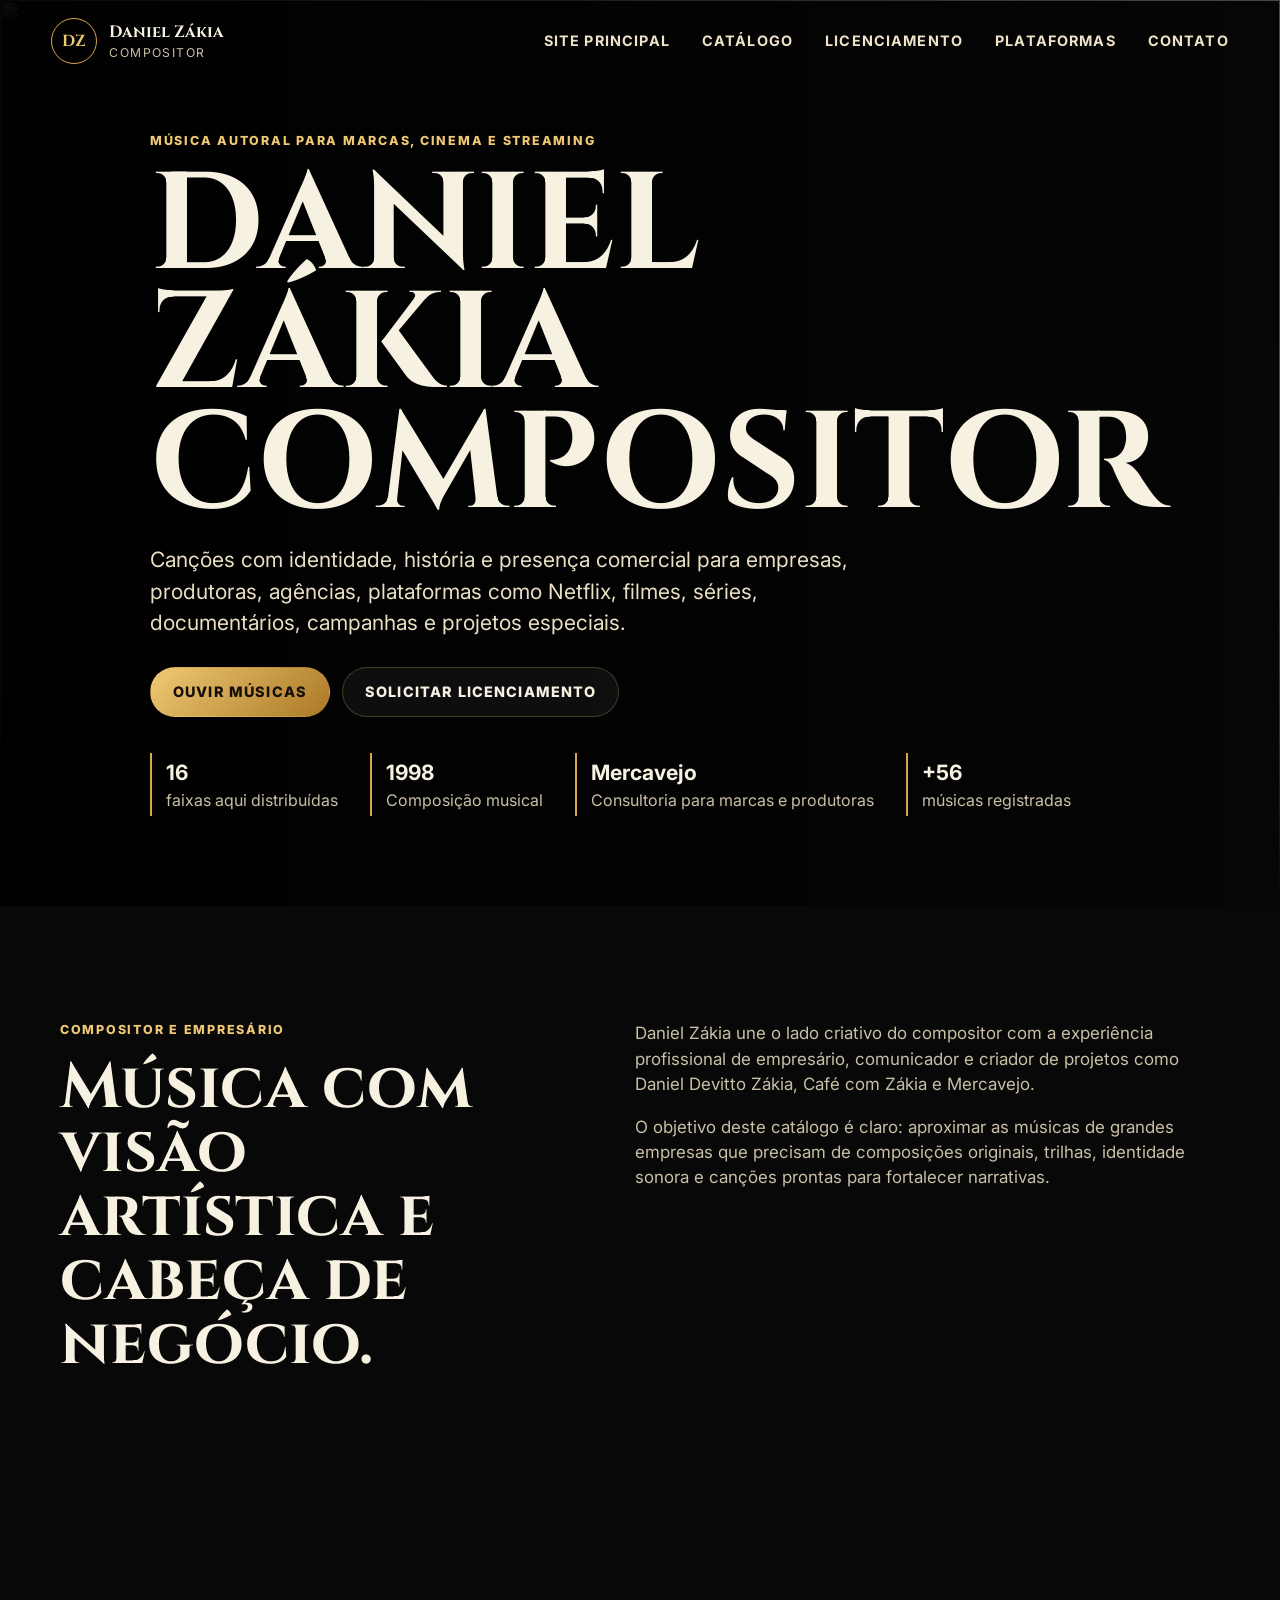
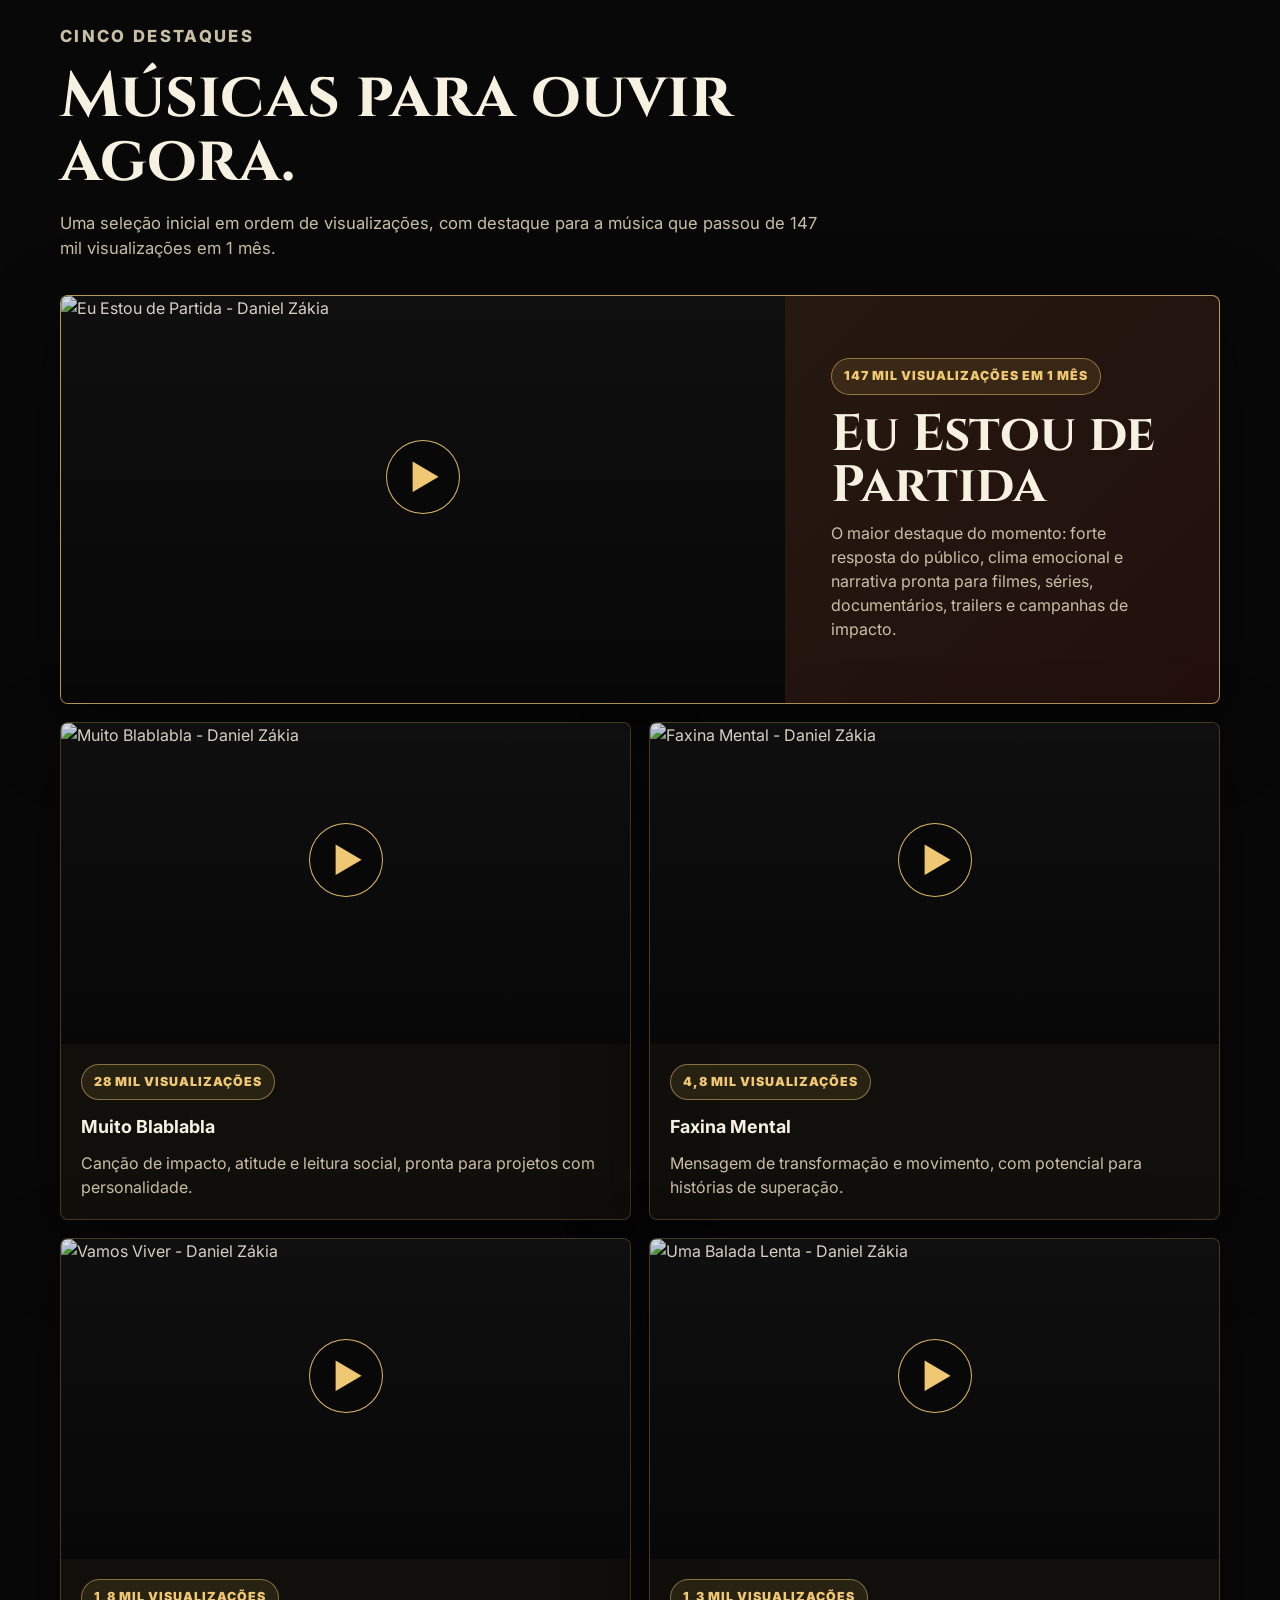
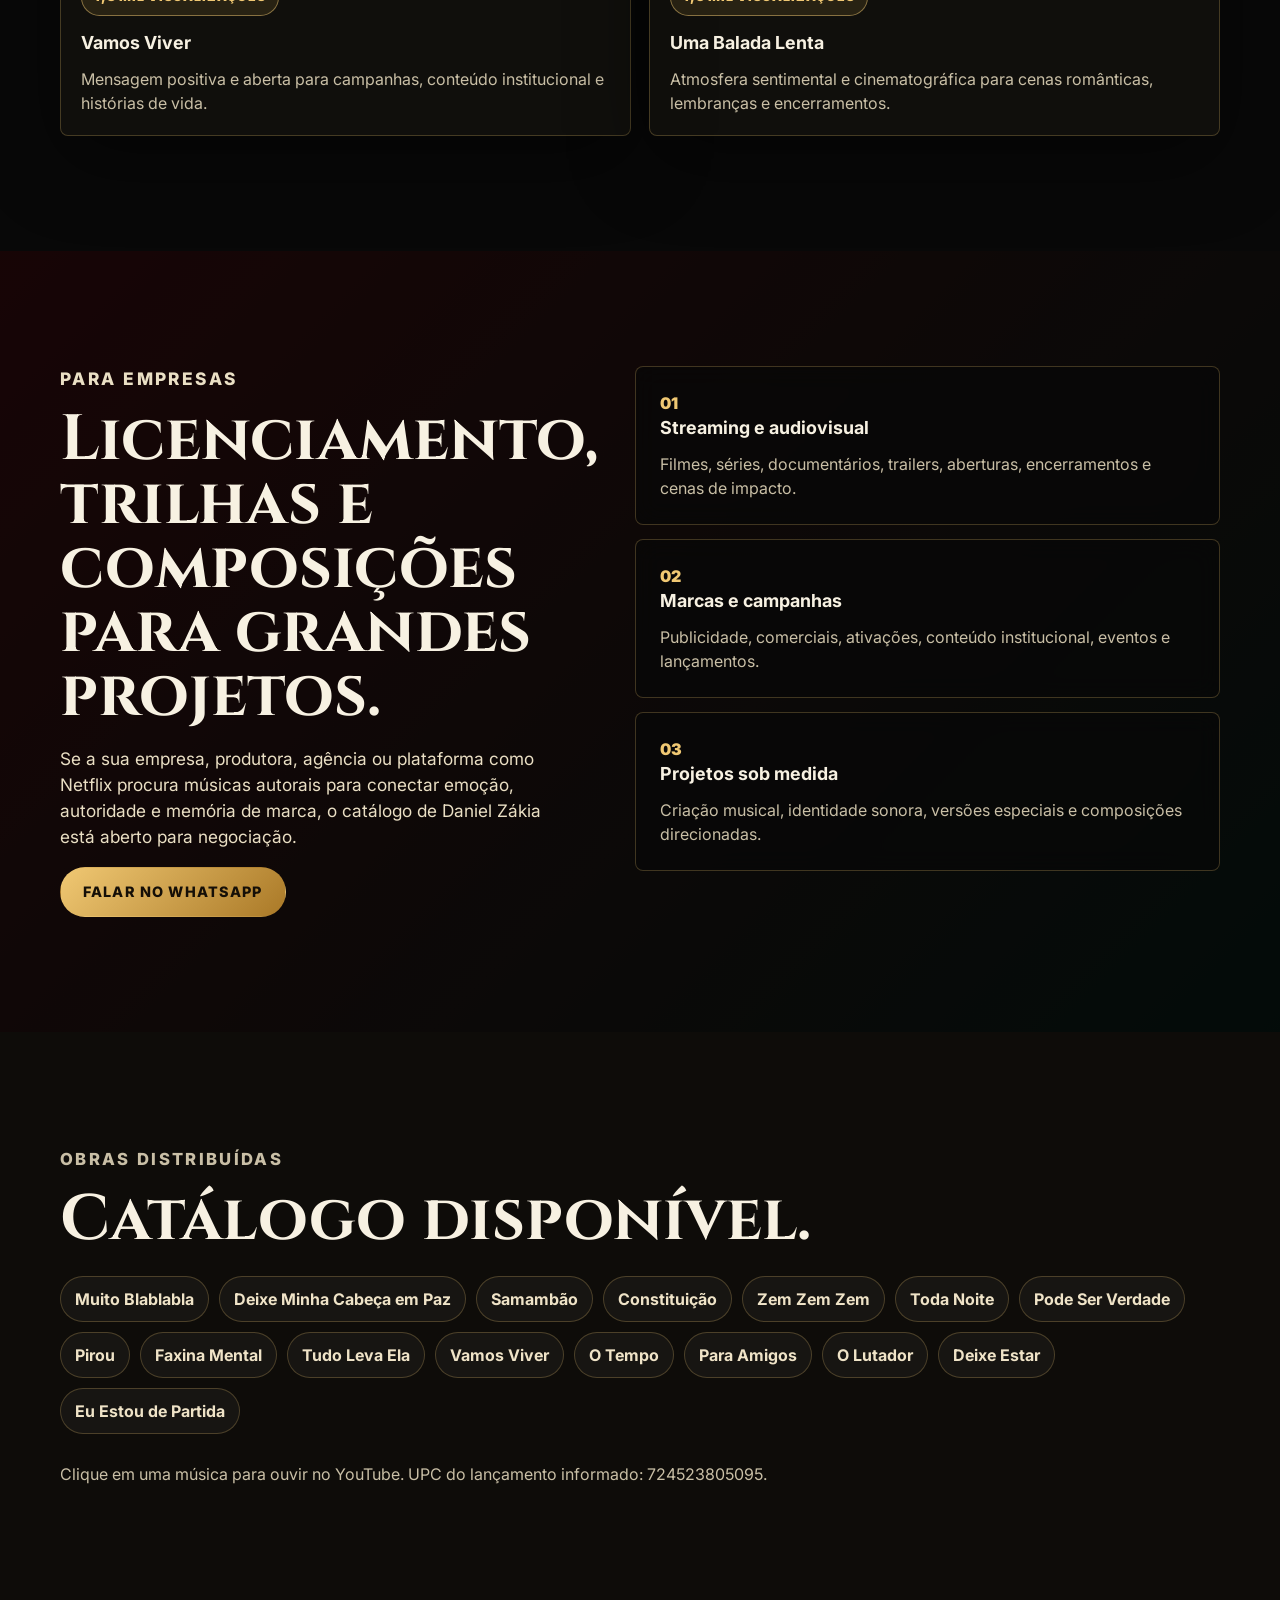
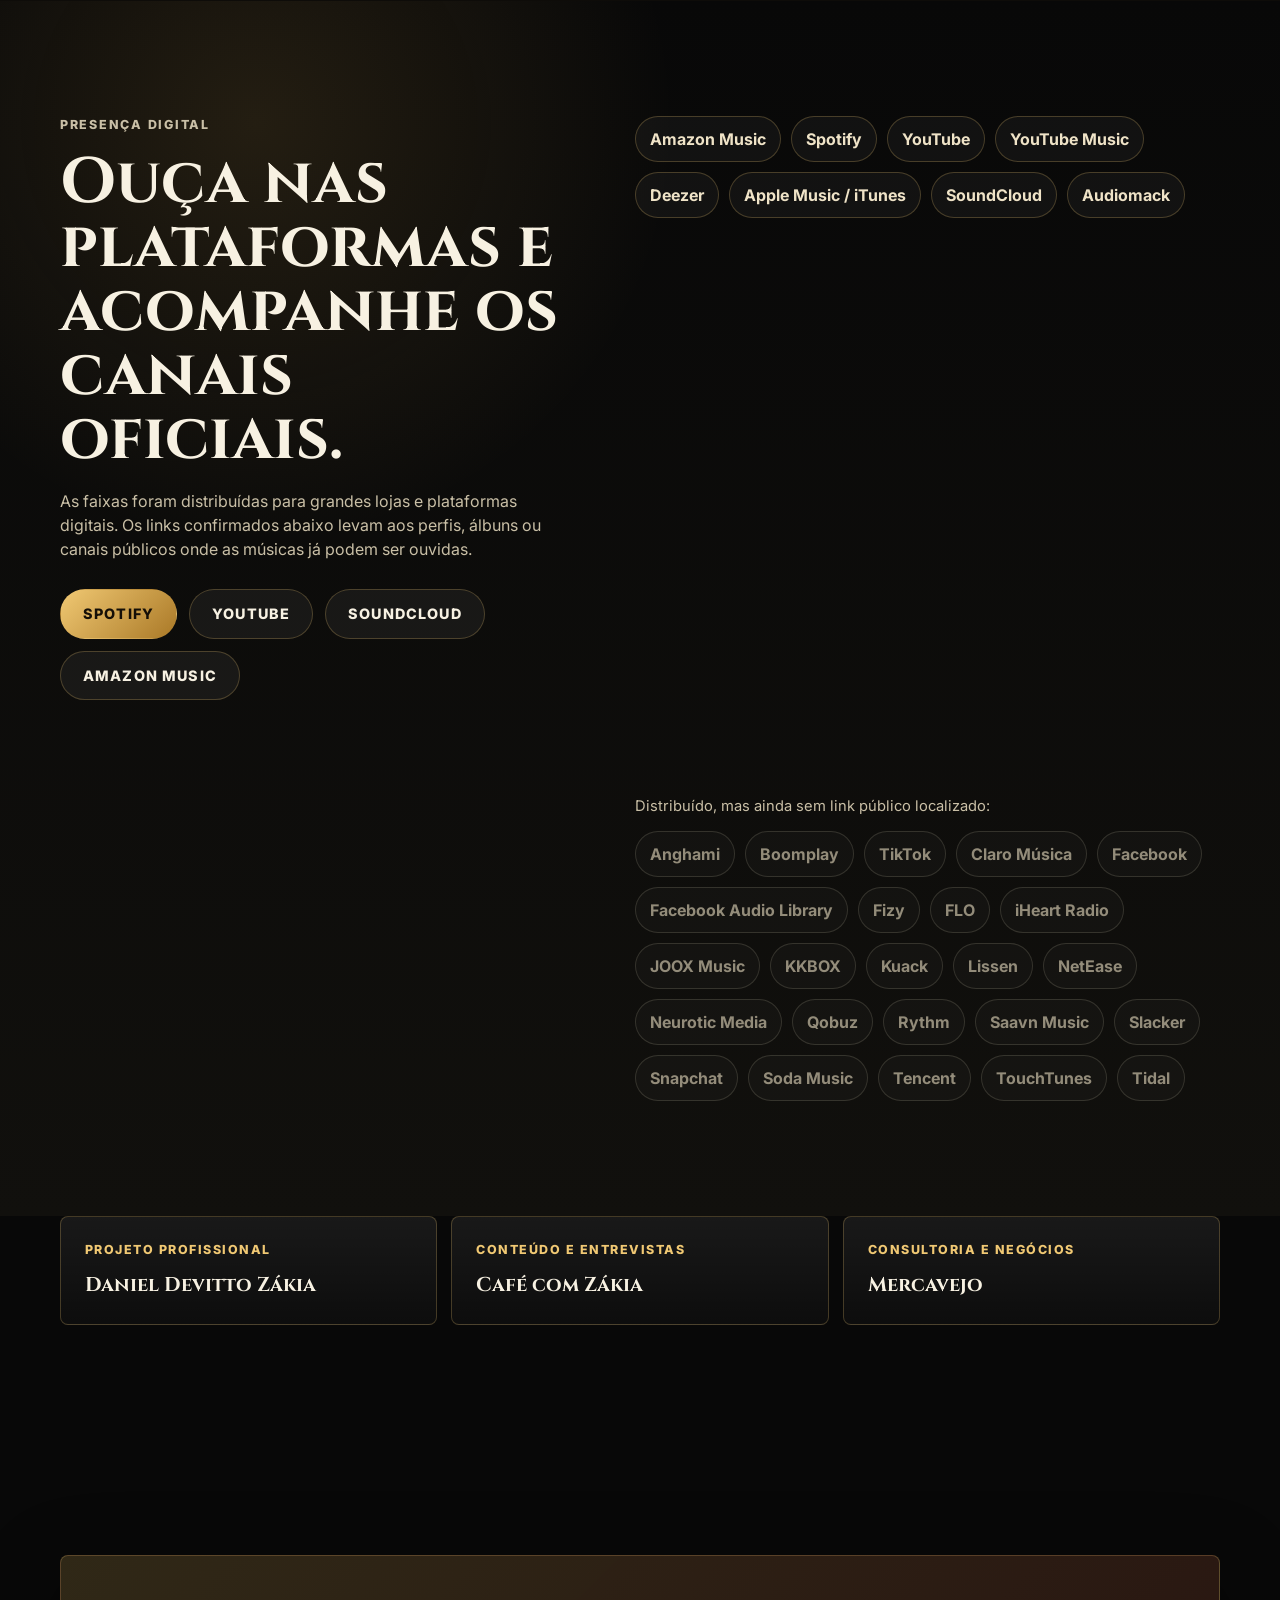
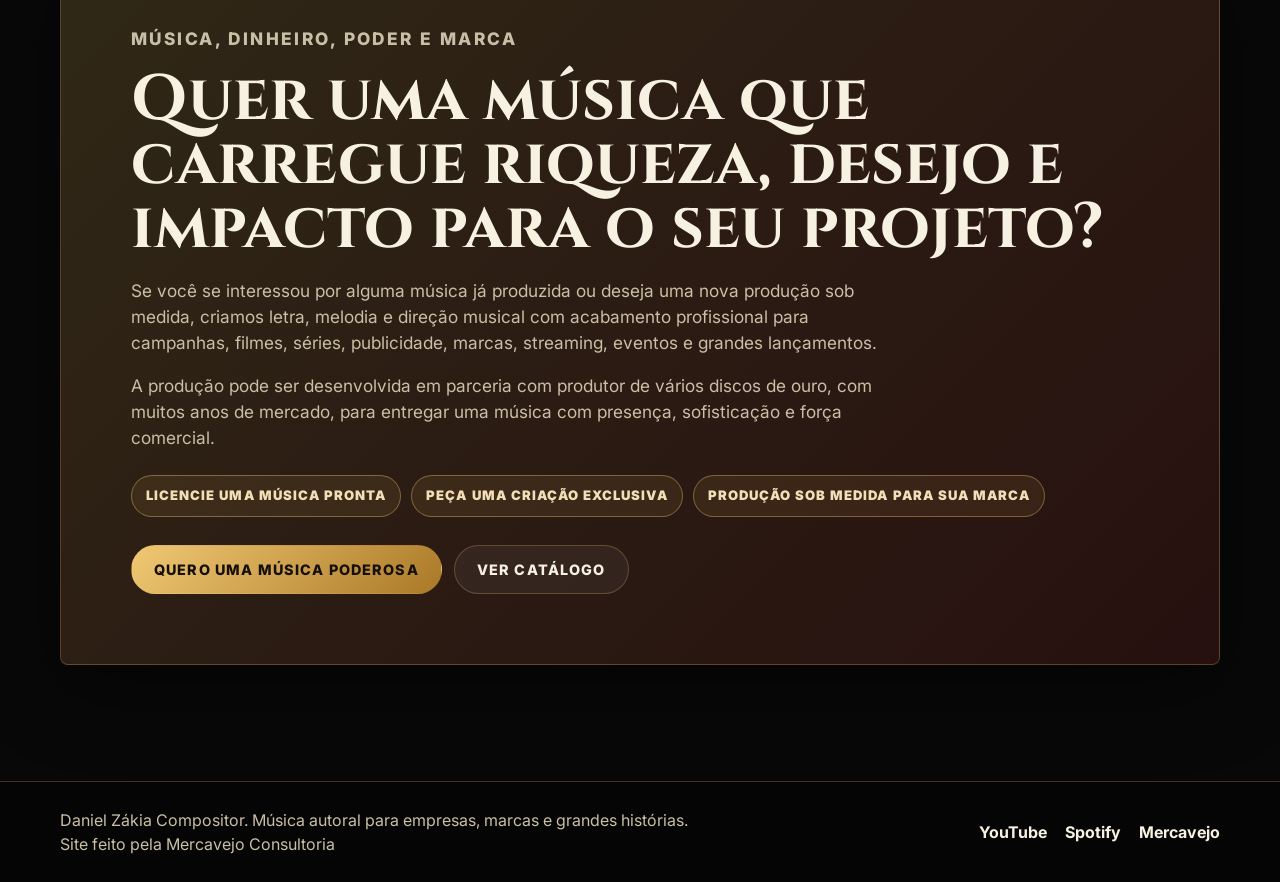
==== compositor/index.html @ 472e32e3 "Atualiza site Daniel Zakia com SEO e paginas" ====
<!doctype html>
<html lang="pt-BR">
  <head>
    <meta charset="utf-8" />
    <meta name="viewport" content="width=device-width, initial-scale=1" />
    <title>Daniel Zákia Compositor | Músicas para Marcas, Filmes e Grandes Projetos</title>
    <meta
      name="description"
      content="Daniel Zákia Compositor: catálogo autoral disponível para licenciamento, trilhas, campanhas, cinema, streaming, marcas, produtoras e grandes empresas."
    />
    <link rel="canonical" href="https://www.danieldevittozakia.com.br/compositor/" />
    <meta property="og:title" content="Daniel Zákia Compositor | Músicas para Marcas, Filmes e Grandes Projetos" />
    <meta
      property="og:description"
      content="Conheça o catálogo autoral de Daniel Zákia Compositor para licenciamento, trilhas, campanhas, cinema, streaming, marcas, produtoras e projetos especiais."
    />
    <meta property="og:type" content="website" />
    <meta property="og:locale" content="pt_BR" />
    <meta property="og:url" content="https://www.danieldevittozakia.com.br/compositor/" />
    <meta property="og:image" content="https://i.ytimg.com/vi/xWH0XKv7Os8/maxresdefault.jpg" />
    <link rel="preconnect" href="https://fonts.googleapis.com" />
    <link rel="preconnect" href="https://fonts.gstatic.com" crossorigin />
    <link
      href="https://fonts.googleapis.com/css2?family=Cinzel:wght@500;600;700&family=Inter:wght@400;500;600;700;800&display=swap"
      rel="stylesheet"
    />
    <link rel="icon" href="favicon.svg" type="image/svg+xml" />
    <link rel="stylesheet" href="styles.css" />
  </head>
  <body>
    <header class="site-header" data-header>
      <a class="brand" href="#inicio" aria-label="Daniel Zákia Compositor">
        <span class="brand-mark">DZ</span>
        <span>
          <strong>Daniel Zákia</strong>
          <small>Compositor</small>
        </span>
      </a>
      <button class="nav-toggle" type="button" aria-label="Abrir menu" aria-expanded="false" data-menu-button>
        <span></span>
        <span></span>
        <span></span>
      </button>
      <nav class="site-nav" data-menu>
        <a href="../">Site principal</a>
        <a href="#catalogo">Catálogo</a>
        <a href="#licenciamento">Licenciamento</a>
        <a href="#plataformas">Plataformas</a>
        <a href="#contato">Contato</a>
      </nav>
    </header>

    <main id="inicio">
      <section class="hero">
        <div class="hero-media" aria-hidden="true">
          <img src="https://i.ytimg.com/vi/xWH0XKv7Os8/maxresdefault.jpg" alt="" />
        </div>
        <div class="hero-overlay"></div>
        <div class="container hero-content">
          <p class="eyebrow">Música autoral para marcas, cinema e streaming</p>
          <h1>Daniel Zákia Compositor</h1>
          <p class="hero-lead">
            Canções com identidade, história e presença comercial para empresas, produtoras, agências,
            plataformas como Netflix, filmes, séries, documentários, campanhas e projetos especiais.
          </p>
          <div class="hero-actions">
            <a class="button primary" href="#catalogo">Ouvir músicas</a>
            <a class="button secondary" href="https://wa.me/5517996233327?text=Ol%C3%A1%20Daniel%2C%20tenho%20interesse%20em%20licenciar%20suas%20m%C3%BAsicas." target="_blank" rel="noopener noreferrer">Solicitar licenciamento</a>
          </div>
          <div class="hero-stats" aria-label="Informações de catálogo">
            <span><strong>16</strong> faixas aqui distribuídas</span>
            <span><strong>1998</strong> Composição musical</span>
            <span><strong>Mercavejo</strong> Consultoria para marcas e produtoras</span>
            <span><strong>+56</strong> músicas registradas</span>
          </div>
        </div>
      </section>

      <section class="intro-section">
        <div class="container intro-grid">
          <div>
            <p class="eyebrow">Compositor e empresário</p>
            <h2>Música com visão artística e cabeça de negócio.</h2>
          </div>
          <div class="intro-copy">
            <p>
              Daniel Zákia une o lado criativo do compositor com a experiência profissional de empresário,
              comunicador e criador de projetos como Daniel Devitto Zákia, Café com Zákia e Mercavejo.
            </p>
            <p>
              O objetivo deste catálogo é claro: aproximar as músicas de grandes empresas que precisam de
              composições originais, trilhas, identidade sonora e canções prontas para fortalecer narrativas.
            </p>
          </div>
        </div>
      </section>

      <section class="music-section" id="catalogo">
        <div class="container">
          <div class="section-heading">
            <p class="eyebrow">Cinco destaques</p>
            <h2>Músicas para ouvir agora.</h2>
            <p>
              Uma seleção inicial em ordem de visualizações, com destaque para a música que passou de
              147 mil visualizações em 1 mês.
            </p>
          </div>
          <div class="video-grid">
            <article class="video-card featured-video">
              <div class="youtube-embed" data-video="Z_4bfC5rDTU" data-title="Eu Estou de Partida - Daniel Zákia"></div>
              <div>
                <span class="view-badge">147 mil visualizações em 1 mês</span>
                <h3>Eu Estou de Partida</h3>
                <p>
                  O maior destaque do momento: forte resposta do público, clima emocional e narrativa
                  pronta para filmes, séries, documentários, trailers e campanhas de impacto.
                </p>
              </div>
            </article>
            <article class="video-card">
              <div class="youtube-embed" data-video="xWH0XKv7Os8" data-title="Muito Blablabla - Daniel Zákia"></div>
              <div>
                <span class="view-badge">28 mil visualizações</span>
                <h3>Muito Blablabla</h3>
                <p>Canção de impacto, atitude e leitura social, pronta para projetos com personalidade.</p>
              </div>
            </article>
            <article class="video-card">
              <div class="youtube-embed" data-video="mZYqDYcjVxg" data-title="Faxina Mental - Daniel Zákia"></div>
              <div>
                <span class="view-badge">4,8 mil visualizações</span>
                <h3>Faxina Mental</h3>
                <p>Mensagem de transformação e movimento, com potencial para histórias de superação.</p>
              </div>
            </article>
            <article class="video-card">
              <div class="youtube-embed" data-video="ra_32xqXK3g" data-title="Vamos Viver - Daniel Zákia"></div>
              <div>
                <span class="view-badge">1,8 mil visualizações</span>
                <h3>Vamos Viver</h3>
                <p>Mensagem positiva e aberta para campanhas, conteúdo institucional e histórias de vida.</p>
              </div>
            </article>
            <article class="video-card">
              <div class="youtube-embed" data-video="_A-CJizgev4" data-title="Uma Balada Lenta - Daniel Zákia"></div>
              <div>
                <span class="view-badge">1,3 mil visualizações</span>
                <h3>Uma Balada Lenta</h3>
                <p>Atmosfera sentimental e cinematográfica para cenas românticas, lembranças e encerramentos.</p>
              </div>
            </article>
          </div>
        </div>
      </section>

      <section class="licensing-section" id="licenciamento">
        <div class="container licensing-grid">
          <div class="licensing-panel">
            <p class="eyebrow">Para empresas</p>
            <h2>Licenciamento, trilhas e composições para grandes projetos.</h2>
            <p>
              Se a sua empresa, produtora, agência ou plataforma como Netflix procura músicas autorais para
              conectar emoção, autoridade e memória de marca, o catálogo de Daniel Zákia está aberto para negociação.
            </p>
            <a class="button primary" href="https://wa.me/5517996233327?text=Ol%C3%A1%20Daniel%2C%20quero%20falar%20sobre%20licenciamento%20das%20suas%20m%C3%BAsicas." target="_blank" rel="noopener noreferrer">
              Falar no WhatsApp
            </a>
          </div>
          <div class="use-list" aria-label="Aplicações comerciais">
            <div>
              <span>01</span>
              <h3>Streaming e audiovisual</h3>
              <p>Filmes, séries, documentários, trailers, aberturas, encerramentos e cenas de impacto.</p>
            </div>
            <div>
              <span>02</span>
              <h3>Marcas e campanhas</h3>
              <p>Publicidade, comerciais, ativações, conteúdo institucional, eventos e lançamentos.</p>
            </div>
            <div>
              <span>03</span>
              <h3>Projetos sob medida</h3>
              <p>Criação musical, identidade sonora, versões especiais e composições direcionadas.</p>
            </div>
          </div>
        </div>
      </section>

      <section class="catalog-section">
        <div class="container">
          <div class="section-heading compact">
            <p class="eyebrow">Obras distribuídas</p>
            <h2>Catálogo disponível.</h2>
          </div>
          <div class="track-list" aria-label="Lista de músicas com links para ouvir no YouTube">
            <a href="https://www.youtube.com/watch?v=xWH0XKv7Os8" target="_blank" rel="noopener noreferrer">Muito Blablabla</a>
            <a href="https://www.youtube.com/watch?v=GqIQZFFab6E" target="_blank" rel="noopener noreferrer">Deixe Minha Cabeça em Paz</a>
            <a href="https://www.youtube.com/watch?v=_MTKSmbRsSE" target="_blank" rel="noopener noreferrer">Samambão</a>
            <a href="https://www.youtube.com/watch?v=1UKYUGFnuxA" target="_blank" rel="noopener noreferrer">Constituição</a>
            <a href="https://www.youtube.com/watch?v=vREDr5PK6Jg" target="_blank" rel="noopener noreferrer">Zem Zem Zem</a>
            <a href="https://www.youtube.com/watch?v=krvGaJwpg0Y" target="_blank" rel="noopener noreferrer">Toda Noite</a>
            <a href="https://www.youtube.com/watch?v=D4e9YHaKNuQ" target="_blank" rel="noopener noreferrer">Pode Ser Verdade</a>
            <a href="https://www.youtube.com/watch?v=hIgKs8TLOsQ" target="_blank" rel="noopener noreferrer">Pirou</a>
            <a href="https://www.youtube.com/watch?v=mZYqDYcjVxg" target="_blank" rel="noopener noreferrer">Faxina Mental</a>
            <a href="https://www.youtube.com/watch?v=2JNzXx7uiBE" target="_blank" rel="noopener noreferrer">Tudo Leva Ela</a>
            <a href="https://www.youtube.com/watch?v=ra_32xqXK3g" target="_blank" rel="noopener noreferrer">Vamos Viver</a>
            <a href="https://www.youtube.com/watch?v=VPj9Vaq05Dw" target="_blank" rel="noopener noreferrer">O Tempo</a>
            <a href="https://www.youtube.com/watch?v=1xSun4a9o3M" target="_blank" rel="noopener noreferrer">Para Amigos</a>
            <a href="https://www.youtube.com/watch?v=cBuJxexYxqE" target="_blank" rel="noopener noreferrer">O Lutador</a>
            <a href="https://www.youtube.com/watch?v=_2e3L69oa0w" target="_blank" rel="noopener noreferrer">Deixe Estar</a>
            <a href="https://www.youtube.com/watch?v=Z_4bfC5rDTU" target="_blank" rel="noopener noreferrer">Eu Estou de Partida</a>
          </div>
          <p class="catalog-note">Clique em uma música para ouvir no YouTube. UPC do lançamento informado: 724523805095.</p>
        </div>
      </section>

      <section class="platform-section" id="plataformas">
        <div class="container platform-grid">
          <div>
            <p class="eyebrow">Presença digital</p>
            <h2>Ouça nas plataformas e acompanhe os canais oficiais.</h2>
            <p>
              As faixas foram distribuídas para grandes lojas e plataformas digitais. Os links confirmados
              abaixo levam aos perfis, álbuns ou canais públicos onde as músicas já podem ser ouvidas.
            </p>
            <div class="platform-actions">
              <a class="button primary" href="https://open.spotify.com/intl-pt/artist/1IddG8ILSl9gayvUq24del" target="_blank" rel="noopener noreferrer">
                Spotify
              </a>
              <a class="button secondary" href="https://www.youtube.com/@danielzakiacompositor" target="_blank" rel="noopener noreferrer">
                YouTube
              </a>
              <a class="button secondary" href="https://soundcloud.com/daniel-zakia" target="_blank" rel="noopener noreferrer">
                SoundCloud
              </a>
              <a class="button secondary" href="https://music.amazon.com/albums/B0GY1PKH8S" target="_blank" rel="noopener noreferrer">
                Amazon Music
              </a>
            </div>
          </div>
          <div class="store-cloud" aria-label="Lojas e plataformas de distribuição">
            <a href="https://music.amazon.com/albums/B0GY1PKH8S" target="_blank" rel="noopener noreferrer">Amazon Music</a>
            <a href="https://open.spotify.com/intl-pt/artist/1IddG8ILSl9gayvUq24del" target="_blank" rel="noopener noreferrer">Spotify</a>
            <a href="https://www.youtube.com/@danielzakiacompositor" target="_blank" rel="noopener noreferrer">YouTube</a>
            <a href="https://music.youtube.com/channel/UCONUjAy30VzDbLDgmrrSyAg" target="_blank" rel="noopener noreferrer">YouTube Music</a>
            <a href="https://www.deezer.com/album/966500551" target="_blank" rel="noopener noreferrer">Deezer</a>
            <a href="https://music.apple.com/us/album/de-stingers-a-daniel-z%C3%A1kia-do-rock-ao-blues/1895040069" target="_blank" rel="noopener noreferrer">Apple Music / iTunes</a>
            <a href="https://soundcloud.com/daniel-zakia" target="_blank" rel="noopener noreferrer">SoundCloud</a>
            <a href="https://audiomack.com/daniel-zakia" target="_blank" rel="noopener noreferrer">Audiomack</a>
          </div>
          <div class="platform-missing" aria-label="Plataformas distribuídas sem link público localizado">
            <p>Distribuído, mas ainda sem link público localizado:</p>
            <span>Anghami</span>
            <span>Boomplay</span>
            <span>TikTok</span>
            <span>Claro Música</span>
            <span>Facebook</span>
            <span>Facebook Audio Library</span>
            <span>Fizy</span>
            <span>FLO</span>
            <span>iHeart Radio</span>
            <span>JOOX Music</span>
            <span>KKBOX</span>
            <span>Kuack</span>
            <span>Lissen</span>
            <span>NetEase</span>
            <span>Neurotic Media</span>
            <span>Qobuz</span>
            <span>Rythm</span>
            <span>Saavn Music</span>
            <span>Slacker</span>
            <span>Snapchat</span>
            <span>Soda Music</span>
            <span>Tencent</span>
            <span>TouchTunes</span>
            <span>Tidal</span>
          </div>
        </div>
      </section>

      <section class="projects-section">
        <div class="container projects-grid">
          <a href="../">
            <span>Projeto profissional</span>
            <strong>Daniel Devitto Zákia</strong>
          </a>
          <a href="https://www.cafecomzakia.com.br/" target="_blank" rel="noopener noreferrer">
            <span>Conteúdo e entrevistas</span>
            <strong>Café com Zákia</strong>
          </a>
          <a href="https://www.mercavejo.com.br/" target="_blank" rel="noopener noreferrer">
            <span>Consultoria e negócios</span>
            <strong>Mercavejo</strong>
          </a>
        </div>
      </section>

      <section class="contact-section" id="contato">
        <div class="container contact-card">
          <p class="eyebrow">Música, dinheiro, poder e marca</p>
          <h2>Quer uma música que carregue riqueza, desejo e impacto para o seu projeto?</h2>
          <p>
            Se você se interessou por alguma música já produzida ou deseja uma nova produção sob medida,
            criamos letra, melodia e direção musical com acabamento profissional para campanhas, filmes,
            séries, publicidade, marcas, streaming, eventos e grandes lançamentos.
          </p>
          <p>
            A produção pode ser desenvolvida em parceria com produtor de vários discos de ouro,
            com muitos anos de mercado, para entregar uma música com presença, sofisticação e força comercial.
          </p>
          <div class="contact-highlights" aria-label="Motivos para entrar em contato">
            <span>Licencie uma música pronta</span>
            <span>Peça uma criação exclusiva</span>
            <span>Produção sob medida para sua marca</span>
          </div>
          <div class="contact-actions">
            <a class="button primary" href="https://wa.me/5517996233327?text=Ol%C3%A1%20Daniel%2C%20quero%20uma%20m%C3%BAsica%20para%20minha%20marca%20ou%20projeto." target="_blank" rel="noopener noreferrer">
              Quero uma música poderosa
            </a>
            <a class="button secondary" href="#catalogo">
              Ver catálogo
            </a>
          </div>
        </div>
      </section>
    </main>

    <footer class="site-footer">
      <div class="container footer-grid">
        <p>
          Daniel Zákia Compositor. Música autoral para empresas, marcas e grandes histórias.<br />
          Site feito pela
          <a href="https://www.mercavejo.com.br/" target="_blank" rel="noopener noreferrer">Mercavejo Consultoria</a>
        </p>
        <div class="footer-links">
          <a href="https://www.youtube.com/@danielzakiacompositor" target="_blank" rel="noopener noreferrer">YouTube</a>
          <a href="https://open.spotify.com/intl-pt/artist/1IddG8ILSl9gayvUq24del" target="_blank" rel="noopener noreferrer">Spotify</a>
          <a href="https://www.mercavejo.com.br/" target="_blank" rel="noopener noreferrer">Mercavejo</a>
        </div>
      </div>
    </footer>
    <script src="script.js" defer></script>
  </body>
</html>
---- compositor/styles.css ----
:root {
  --ink: #f7f1e2;
  --muted: #c9bfa6;
  --gold: #d7a84f;
  --gold-strong: #f0c873;
  --dark: #080808;
  --panel: rgba(18, 16, 13, 0.88);
  --line: rgba(240, 200, 115, 0.24);
  --red: #8f171c;
  --green: #0d4638;
  --shadow: 0 24px 80px rgba(0, 0, 0, 0.46);
}

* {
  box-sizing: border-box;
}

html {
  scroll-behavior: smooth;
}

body {
  margin: 0;
  background: var(--dark);
  color: var(--ink);
  font-family: "Inter", Arial, sans-serif;
  line-height: 1.5;
}

img,
iframe {
  display: block;
  max-width: 100%;
}

a {
  color: inherit;
  text-decoration: none;
}

.container {
  width: min(1160px, calc(100% - 40px));
  margin: 0 auto;
}

.site-header {
  position: fixed;
  z-index: 20;
  top: 0;
  left: 0;
  right: 0;
  display: flex;
  align-items: center;
  justify-content: space-between;
  gap: 24px;
  padding: 18px clamp(20px, 4vw, 54px);
  transition: background 0.25s ease, border-color 0.25s ease, padding 0.25s ease;
}

.site-header.is-scrolled,
.site-header.is-open {
  background: rgba(8, 8, 8, 0.9);
  border-bottom: 1px solid var(--line);
  backdrop-filter: blur(18px);
}

.brand {
  display: inline-flex;
  align-items: center;
  gap: 12px;
  min-width: 0;
}

.brand-mark {
  display: grid;
  width: 46px;
  height: 46px;
  place-items: center;
  border: 1px solid var(--gold);
  border-radius: 50%;
  color: var(--gold-strong);
  font-family: "Cinzel", serif;
  font-weight: 700;
  letter-spacing: 0;
}

.brand strong,
.brand small {
  display: block;
}

.brand strong {
  font-family: "Cinzel", serif;
  font-size: 1.02rem;
}

.brand small {
  color: var(--muted);
  font-size: 0.76rem;
  text-transform: uppercase;
  letter-spacing: 0.12em;
}

.site-nav {
  display: flex;
  align-items: center;
  gap: clamp(16px, 2.5vw, 34px);
  color: #efe4c9;
  font-size: 0.9rem;
  font-weight: 700;
  text-transform: uppercase;
  letter-spacing: 0.08em;
}

.site-nav a {
  transition: color 0.2s ease;
}

.site-nav a:hover {
  color: var(--gold-strong);
}

.nav-toggle {
  display: none;
  width: 44px;
  height: 44px;
  border: 1px solid var(--line);
  border-radius: 50%;
  background: rgba(255, 255, 255, 0.04);
  color: var(--ink);
}

.nav-toggle span {
  display: block;
  width: 18px;
  height: 2px;
  margin: 4px auto;
  background: currentColor;
}

.hero {
  position: relative;
  min-height: 92vh;
  display: grid;
  align-items: end;
  overflow: hidden;
  padding: 132px 0 54px;
}

.hero-media,
.hero-overlay {
  position: absolute;
  inset: 0;
}

.hero-media img {
  width: 100%;
  height: 100%;
  object-fit: cover;
  filter: saturate(0.82) contrast(1.08);
  opacity: 0.62;
}

.hero-overlay {
  background:
    linear-gradient(90deg, rgba(0, 0, 0, 0.92) 0%, rgba(0, 0, 0, 0.72) 42%, rgba(0, 0, 0, 0.28) 100%),
    linear-gradient(0deg, #080808 0%, rgba(8, 8, 8, 0.2) 34%, rgba(8, 8, 8, 0.22) 100%);
}

.hero-content {
  position: relative;
  z-index: 1;
  max-width: 980px;
  margin-bottom: 4vh;
}

.eyebrow {
  margin: 0 0 16px;
  color: var(--gold-strong);
  font-size: 0.78rem;
  font-weight: 800;
  text-transform: uppercase;
  letter-spacing: 0.14em;
}

h1,
h2,
h3,
p {
  margin-top: 0;
}

h1,
h2 {
  font-family: "Cinzel", Georgia, serif;
  letter-spacing: 0;
}

h1 {
  max-width: 860px;
  margin-bottom: 18px;
  font-size: clamp(3.7rem, 11vw, 8.6rem);
  line-height: 0.87;
  text-transform: uppercase;
}

h2 {
  margin-bottom: 18px;
  font-size: clamp(2rem, 5vw, 4.4rem);
  line-height: 1;
}

h3 {
  margin-bottom: 10px;
  font-size: 1.12rem;
}

.hero-lead {
  max-width: 710px;
  color: #eadfc4;
  font-size: clamp(1.02rem, 2vw, 1.32rem);
}

.hero-actions,
.platform-actions,
.contact-actions {
  display: flex;
  flex-wrap: wrap;
  gap: 12px;
  margin-top: 28px;
}

.button {
  display: inline-flex;
  min-height: 48px;
  align-items: center;
  justify-content: center;
  border: 1px solid var(--line);
  border-radius: 999px;
  padding: 13px 22px;
  font-size: 0.9rem;
  font-weight: 800;
  text-transform: uppercase;
  letter-spacing: 0.08em;
  transition: transform 0.2s ease, background 0.2s ease, color 0.2s ease;
}

.button:hover {
  transform: translateY(-2px);
}

.button.primary {
  background: linear-gradient(135deg, var(--gold-strong), #aa7927);
  color: #150f07;
  border-color: transparent;
}

.button.secondary {
  background: rgba(255, 255, 255, 0.05);
  color: var(--ink);
}

.hero-stats {
  display: flex;
  flex-wrap: wrap;
  gap: 14px;
  margin-top: 36px;
}

.hero-stats span {
  min-width: 190px;
  border-left: 2px solid var(--gold);
  padding: 4px 18px 4px 14px;
  color: var(--muted);
}

.hero-stats strong {
  display: block;
  color: var(--ink);
  font-size: 1.32rem;
}

section {
  position: relative;
}

.intro-section,
.music-section,
.catalog-section,
.platform-section,
.projects-section,
.contact-section {
  padding: clamp(72px, 9vw, 128px) 0;
}

.intro-grid,
.licensing-grid,
.platform-grid {
  display: grid;
  grid-template-columns: minmax(0, 0.92fr) minmax(0, 1.08fr);
  gap: clamp(28px, 6vw, 78px);
  align-items: start;
}

.intro-copy {
  color: var(--muted);
  font-size: 1.06rem;
}

.section-heading {
  max-width: 760px;
  margin-bottom: 34px;
}

.section-heading p {
  color: var(--muted);
  font-size: 1.04rem;
}

.video-grid {
  display: grid;
  grid-template-columns: repeat(2, minmax(0, 1fr));
  gap: 18px;
}

.video-card {
  overflow: hidden;
  border: 1px solid var(--line);
  border-radius: 8px;
  background: var(--panel);
  box-shadow: var(--shadow);
}

.featured-video {
  grid-column: 1 / -1;
  display: grid;
  grid-template-columns: minmax(0, 1.25fr) minmax(320px, 0.75fr);
  align-items: stretch;
  border-color: rgba(240, 200, 115, 0.72);
  background:
    linear-gradient(135deg, rgba(215, 168, 79, 0.12), rgba(143, 23, 28, 0.15)),
    var(--panel);
}

.video-card iframe {
  width: 100%;
  aspect-ratio: 16 / 9;
  border: 0;
}

.youtube-embed {
  position: relative;
  width: 100%;
  aspect-ratio: 16 / 9;
  overflow: hidden;
  background: #111;
}

.youtube-embed img,
.youtube-embed iframe {
  width: 100%;
  height: 100%;
  object-fit: cover;
  border: 0;
}

.youtube-play {
  position: absolute;
  inset: 0;
  display: flex;
  flex-direction: column;
  gap: 10px;
  place-items: center;
  width: 100%;
  align-items: center;
  justify-content: center;
  border: 0;
  background: linear-gradient(180deg, rgba(0, 0, 0, 0.12), rgba(0, 0, 0, 0.58));
  cursor: pointer;
}

.youtube-play span {
  display: grid;
  width: 74px;
  height: 74px;
  place-items: center;
  border: 1px solid rgba(240, 200, 115, 0.9);
  border-radius: 50%;
  background: rgba(8, 8, 8, 0.72);
  color: var(--gold-strong);
  font-size: 2.1rem;
  line-height: 1;
  padding-left: 4px;
  transition: transform 0.2s ease, background 0.2s ease;
}

.youtube-play:hover span {
  transform: scale(1.06);
  background: rgba(8, 8, 8, 0.9);
}

.youtube-play strong {
  border: 1px solid rgba(240, 200, 115, 0.58);
  border-radius: 999px;
  padding: 8px 12px;
  background: rgba(8, 8, 8, 0.76);
  color: var(--gold-strong);
  font-size: 0.78rem;
  font-weight: 900;
  text-transform: uppercase;
  letter-spacing: 0.08em;
  opacity: 0;
  transform: translateY(6px);
  transition: opacity 0.2s ease, transform 0.2s ease;
}

.youtube-play:hover strong,
.youtube-play:focus-visible strong {
  opacity: 1;
  transform: translateY(0);
}

.video-card div {
  padding: 20px;
}

.video-card .youtube-embed {
  padding: 0;
}

.featured-video .youtube-embed {
  height: 100%;
  min-height: 360px;
}

.featured-video div:last-child {
  display: flex;
  flex-direction: column;
  justify-content: center;
  padding: clamp(24px, 4vw, 46px);
}

.featured-video h3 {
  font-family: "Cinzel", Georgia, serif;
  font-size: clamp(1.8rem, 4vw, 3.5rem);
  line-height: 1;
}

.view-badge {
  display: inline-flex;
  width: fit-content;
  margin-bottom: 14px;
  border: 1px solid rgba(240, 200, 115, 0.48);
  border-radius: 999px;
  padding: 8px 12px;
  background: rgba(215, 168, 79, 0.12);
  color: var(--gold-strong);
  font-size: 0.78rem;
  font-weight: 900;
  text-transform: uppercase;
  letter-spacing: 0.08em;
}

.video-card p {
  color: var(--muted);
  margin-bottom: 0;
}

.licensing-section {
  padding: clamp(72px, 9vw, 126px) 0;
  background:
    linear-gradient(135deg, rgba(143, 23, 28, 0.48), rgba(13, 70, 56, 0.44)),
    url("https://i.ytimg.com/vi/O9-HlQoTGCo/maxresdefault.jpg") center / cover fixed;
}

.licensing-section::before {
  content: "";
  position: absolute;
  inset: 0;
  background: rgba(0, 0, 0, 0.68);
}

.licensing-section .container {
  position: relative;
  z-index: 1;
}

.licensing-panel {
  max-width: 620px;
}

.licensing-panel p {
  color: #eadfc4;
  font-size: 1.08rem;
}

.use-list {
  display: grid;
  gap: 14px;
}

.use-list div {
  border: 1px solid var(--line);
  border-radius: 8px;
  padding: 24px;
  background: rgba(8, 8, 8, 0.7);
  backdrop-filter: blur(12px);
}

.use-list span {
  color: var(--gold-strong);
  font-weight: 900;
}

.use-list p {
  color: var(--muted);
  margin-bottom: 0;
}

.catalog-section {
  background: #0e0c09;
}

.compact {
  margin-bottom: 24px;
}

.track-list,
.store-cloud {
  display: flex;
  flex-wrap: wrap;
  gap: 10px;
}

.track-list a,
.store-cloud a,
.platform-missing span {
  border: 1px solid var(--line);
  border-radius: 999px;
  padding: 10px 14px;
  background: rgba(255, 255, 255, 0.04);
  color: #efe3c7;
  font-weight: 700;
}

.track-list a,
.store-cloud a {
  transition: border-color 0.2s ease, background 0.2s ease, color 0.2s ease, transform 0.2s ease;
}

.track-list a:hover,
.track-list a:focus-visible,
.store-cloud a:hover,
.store-cloud a:focus-visible {
  border-color: rgba(240, 200, 115, 0.78);
  background: rgba(215, 168, 79, 0.16);
  color: var(--gold-strong);
  transform: translateY(-2px);
}

.catalog-note {
  margin: 28px 0 0;
  color: var(--muted);
}

.platform-section {
  background:
    radial-gradient(circle at 20% 10%, rgba(215, 168, 79, 0.13), transparent 28%),
    linear-gradient(180deg, #080808, #11100d);
}

.platform-grid p {
  color: var(--muted);
}

.store-cloud,
.platform-missing {
  align-content: start;
}

.platform-missing {
  grid-column: 2;
  display: flex;
  flex-wrap: wrap;
  gap: 10px;
  margin-top: 18px;
}

.platform-missing p {
  width: 100%;
  margin: 0 0 4px;
  color: var(--muted);
  font-size: 0.92rem;
}

.platform-missing span {
  border-color: rgba(201, 191, 166, 0.18);
  background: rgba(255, 255, 255, 0.025);
  color: rgba(239, 227, 199, 0.58);
}

.projects-section {
  padding-top: 0;
}

.projects-grid {
  display: grid;
  grid-template-columns: repeat(3, minmax(0, 1fr));
  gap: 14px;
}

.projects-grid a {
  border: 1px solid var(--line);
  border-radius: 8px;
  padding: 24px;
  background: linear-gradient(180deg, rgba(255, 255, 255, 0.07), rgba(255, 255, 255, 0.025));
}

.projects-grid span {
  display: block;
  color: var(--gold-strong);
  font-size: 0.78rem;
  font-weight: 800;
  text-transform: uppercase;
  letter-spacing: 0.12em;
}

.projects-grid strong {
  display: block;
  margin-top: 10px;
  font-family: "Cinzel", serif;
  font-size: 1.25rem;
}

.contact-card {
  border: 1px solid var(--line);
  border-radius: 8px;
  padding: clamp(28px, 6vw, 70px);
  background:
    linear-gradient(135deg, rgba(215, 168, 79, 0.16), rgba(143, 23, 28, 0.18)),
    rgba(18, 16, 13, 0.94);
  box-shadow: var(--shadow);
}

.contact-card p {
  max-width: 780px;
  color: var(--muted);
  font-size: 1.08rem;
}

.contact-highlights {
  display: flex;
  flex-wrap: wrap;
  gap: 10px;
  margin-top: 24px;
}

.contact-highlights span {
  border: 1px solid rgba(240, 200, 115, 0.38);
  border-radius: 999px;
  padding: 10px 14px;
  background: rgba(215, 168, 79, 0.1);
  color: #f2dfb8;
  font-size: 0.82rem;
  font-weight: 900;
  text-transform: uppercase;
  letter-spacing: 0.08em;
}

.site-footer {
  border-top: 1px solid var(--line);
  padding: 26px 0;
  background: #050505;
  color: var(--muted);
}

.footer-grid {
  display: flex;
  align-items: center;
  justify-content: space-between;
  gap: 18px;
}

.footer-grid p {
  margin: 0;
}

.footer-links {
  display: flex;
  flex-wrap: wrap;
  gap: 18px;
  color: var(--ink);
  font-weight: 700;
}

@media (max-width: 820px) {
  .nav-toggle {
    display: block;
  }

  .site-nav {
    position: absolute;
    top: 100%;
    left: 0;
    right: 0;
    display: none;
    padding: 18px 20px 24px;
    background: rgba(8, 8, 8, 0.96);
    border-bottom: 1px solid var(--line);
  }

  .site-nav.is-open {
    display: grid;
  }

  .hero {
    min-height: 86vh;
  }

  .intro-grid,
  .licensing-grid,
  .platform-grid,
  .video-grid,
  .featured-video,
  .projects-grid {
    grid-template-columns: 1fr;
  }

  .featured-video .youtube-embed {
    min-height: auto;
  }

  .footer-grid {
    align-items: flex-start;
    flex-direction: column;
  }

  .platform-missing {
    grid-column: auto;
  }
}

@media (max-width: 560px) {
  .container {
    width: min(100% - 28px, 1160px);
  }

  .site-header {
    padding: 14px;
  }

  .brand-mark {
    width: 40px;
    height: 40px;
  }

  .brand strong {
    font-size: 0.92rem;
  }

  .hero {
    padding-top: 112px;
  }

  h1 {
    font-size: clamp(3rem, 17vw, 4.6rem);
  }

  .button {
    width: 100%;
  }

  .hero-stats span {
    width: 100%;
  }
}
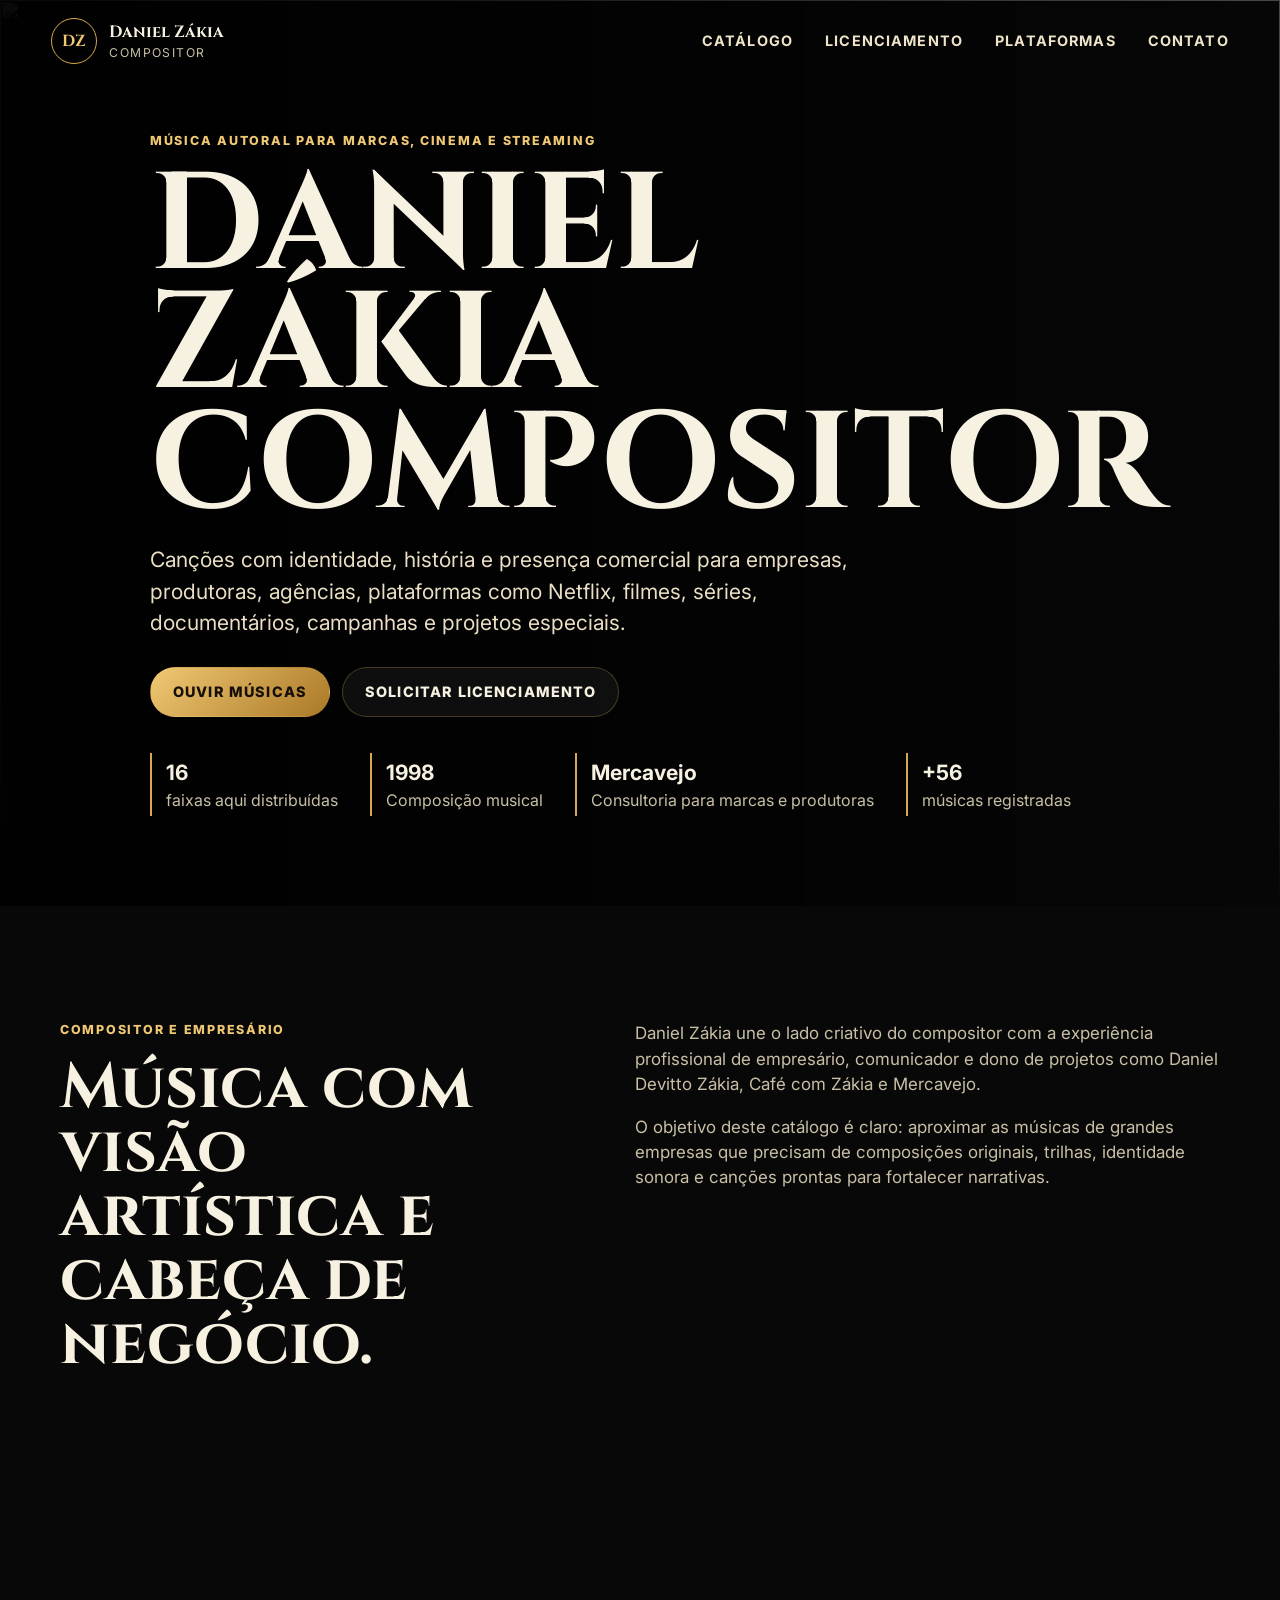
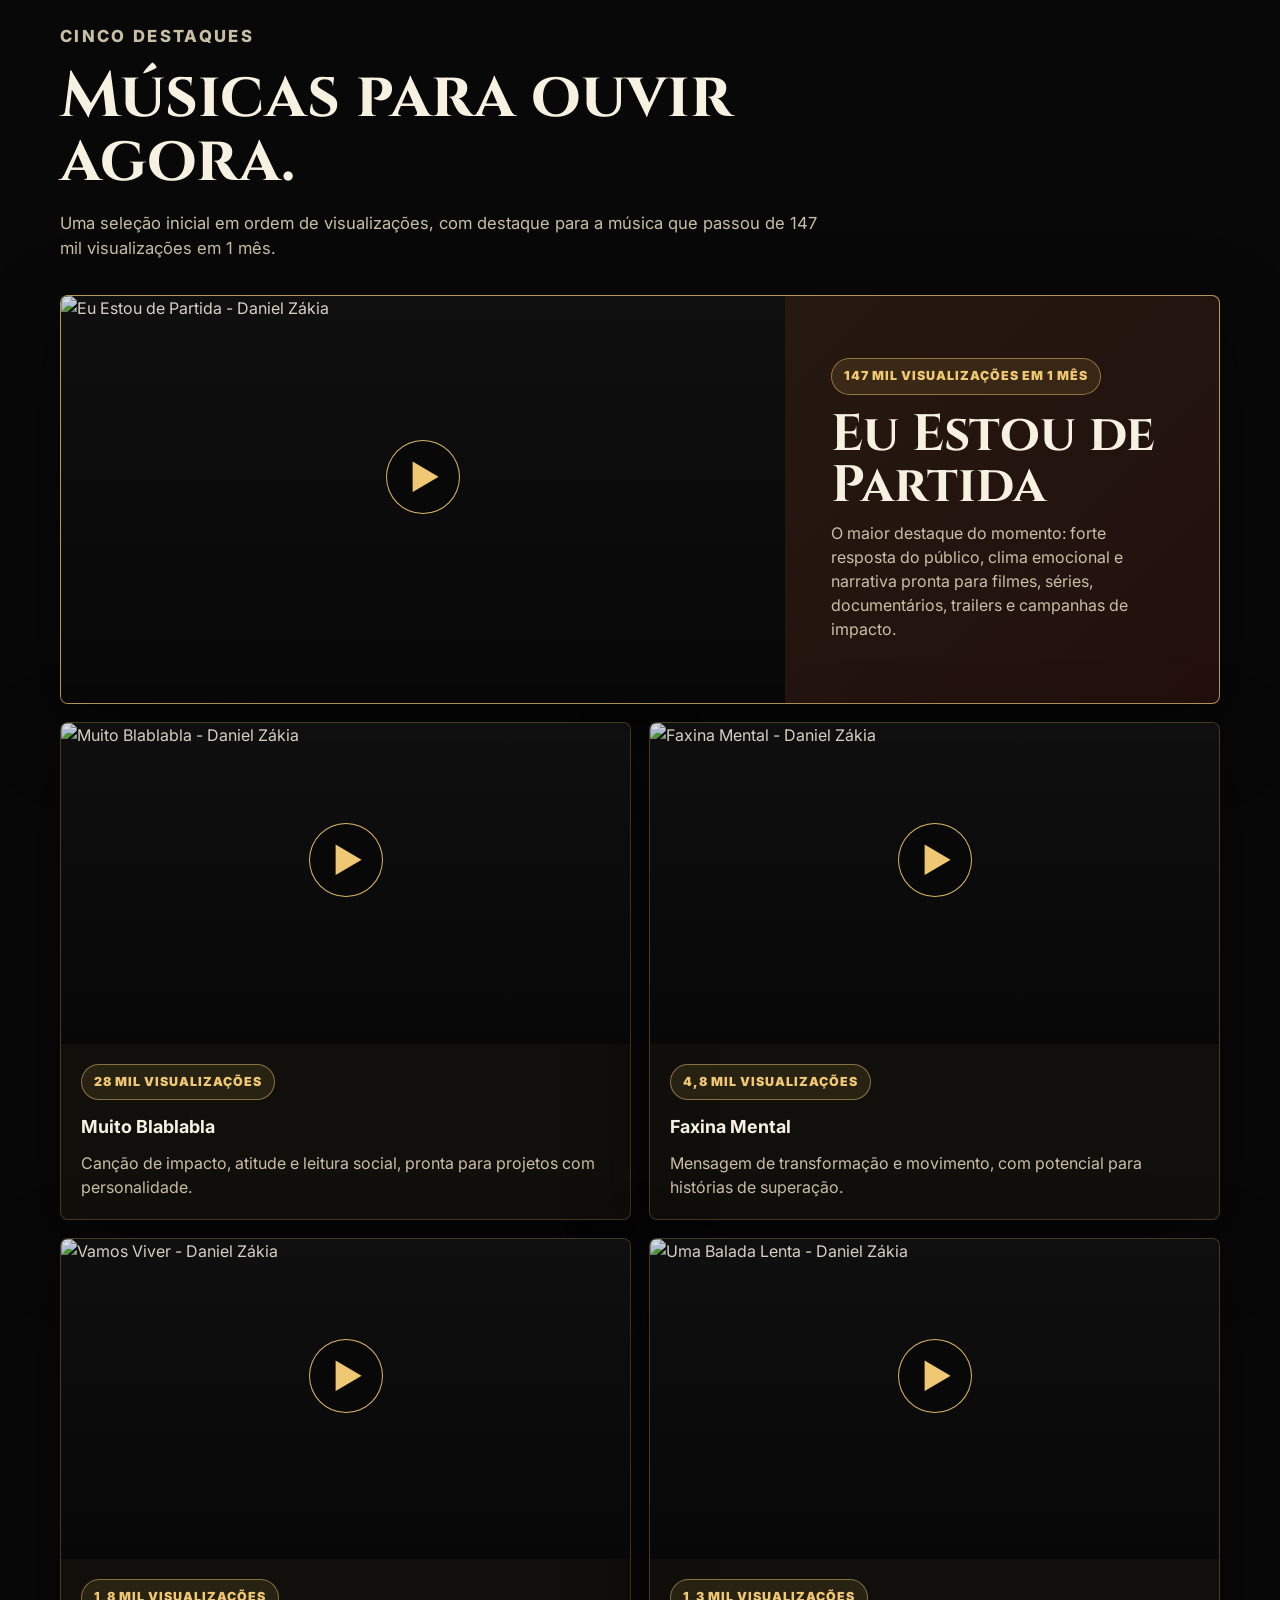
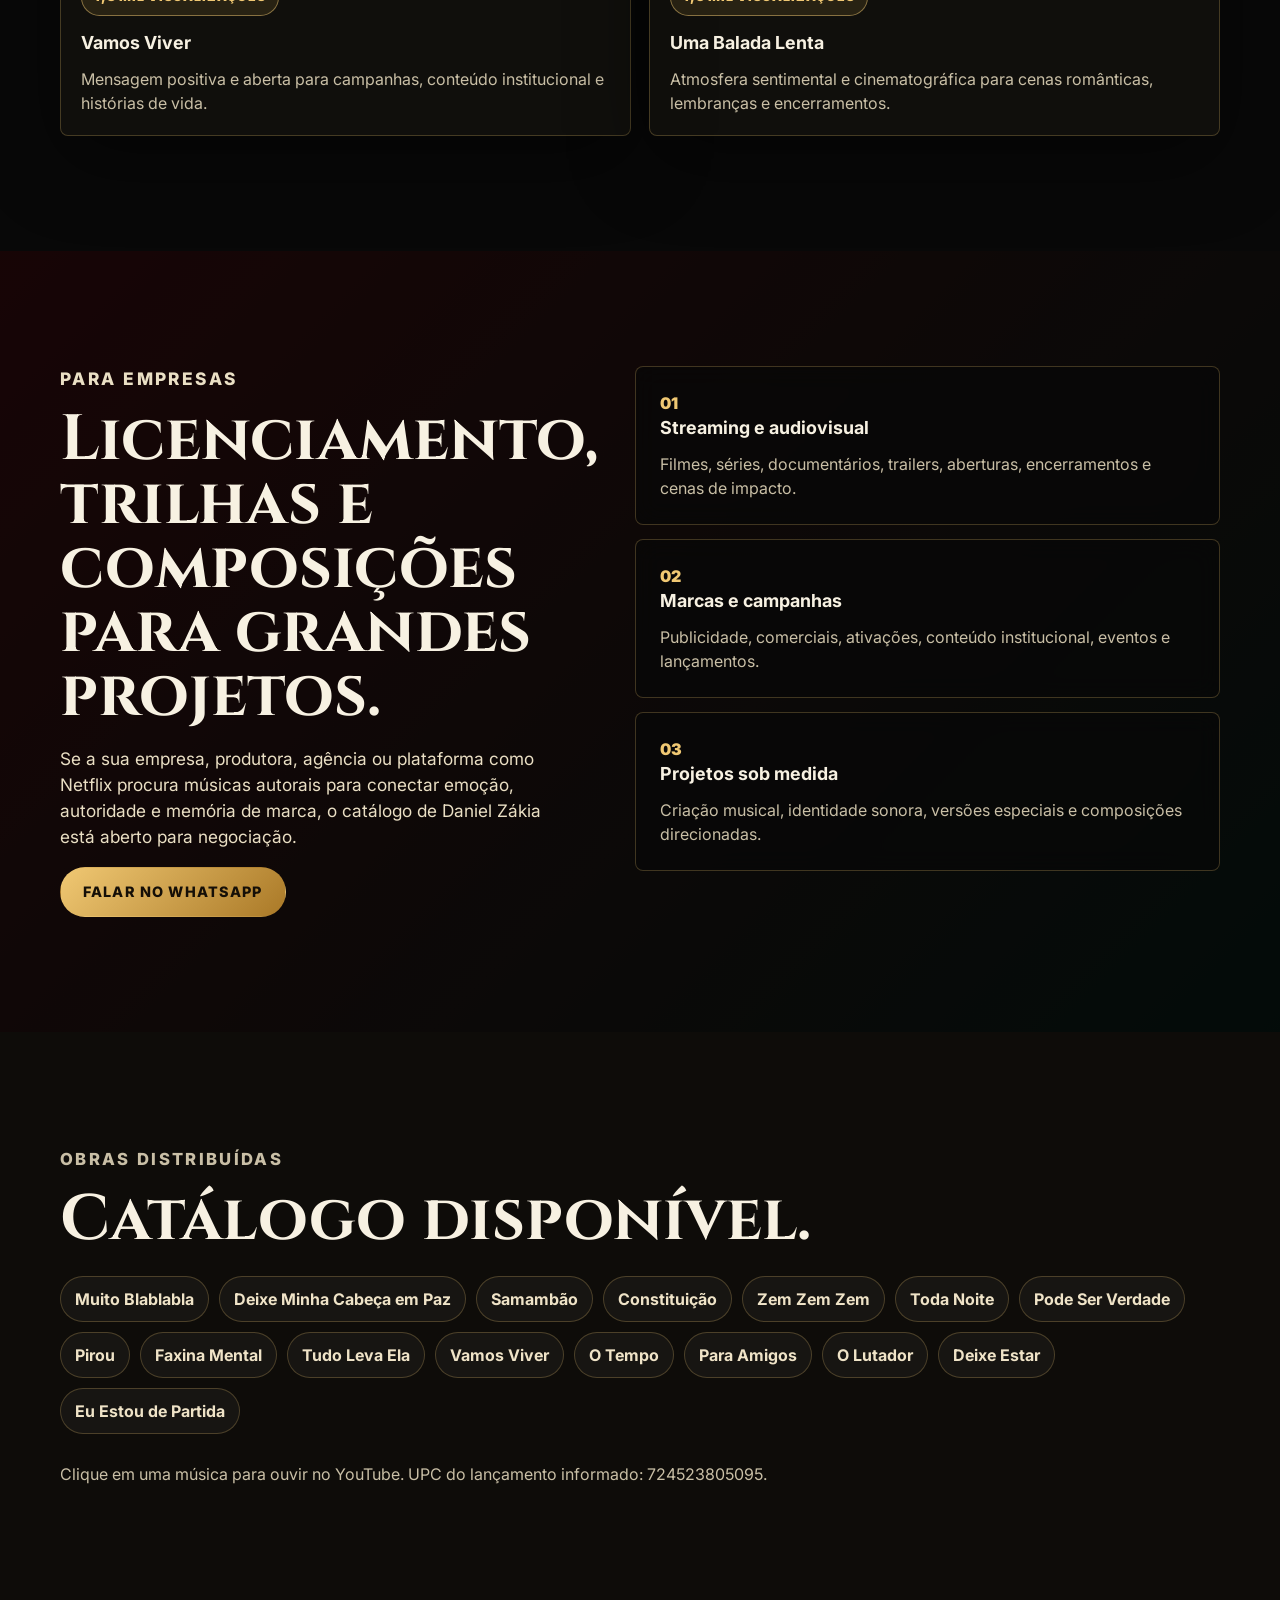
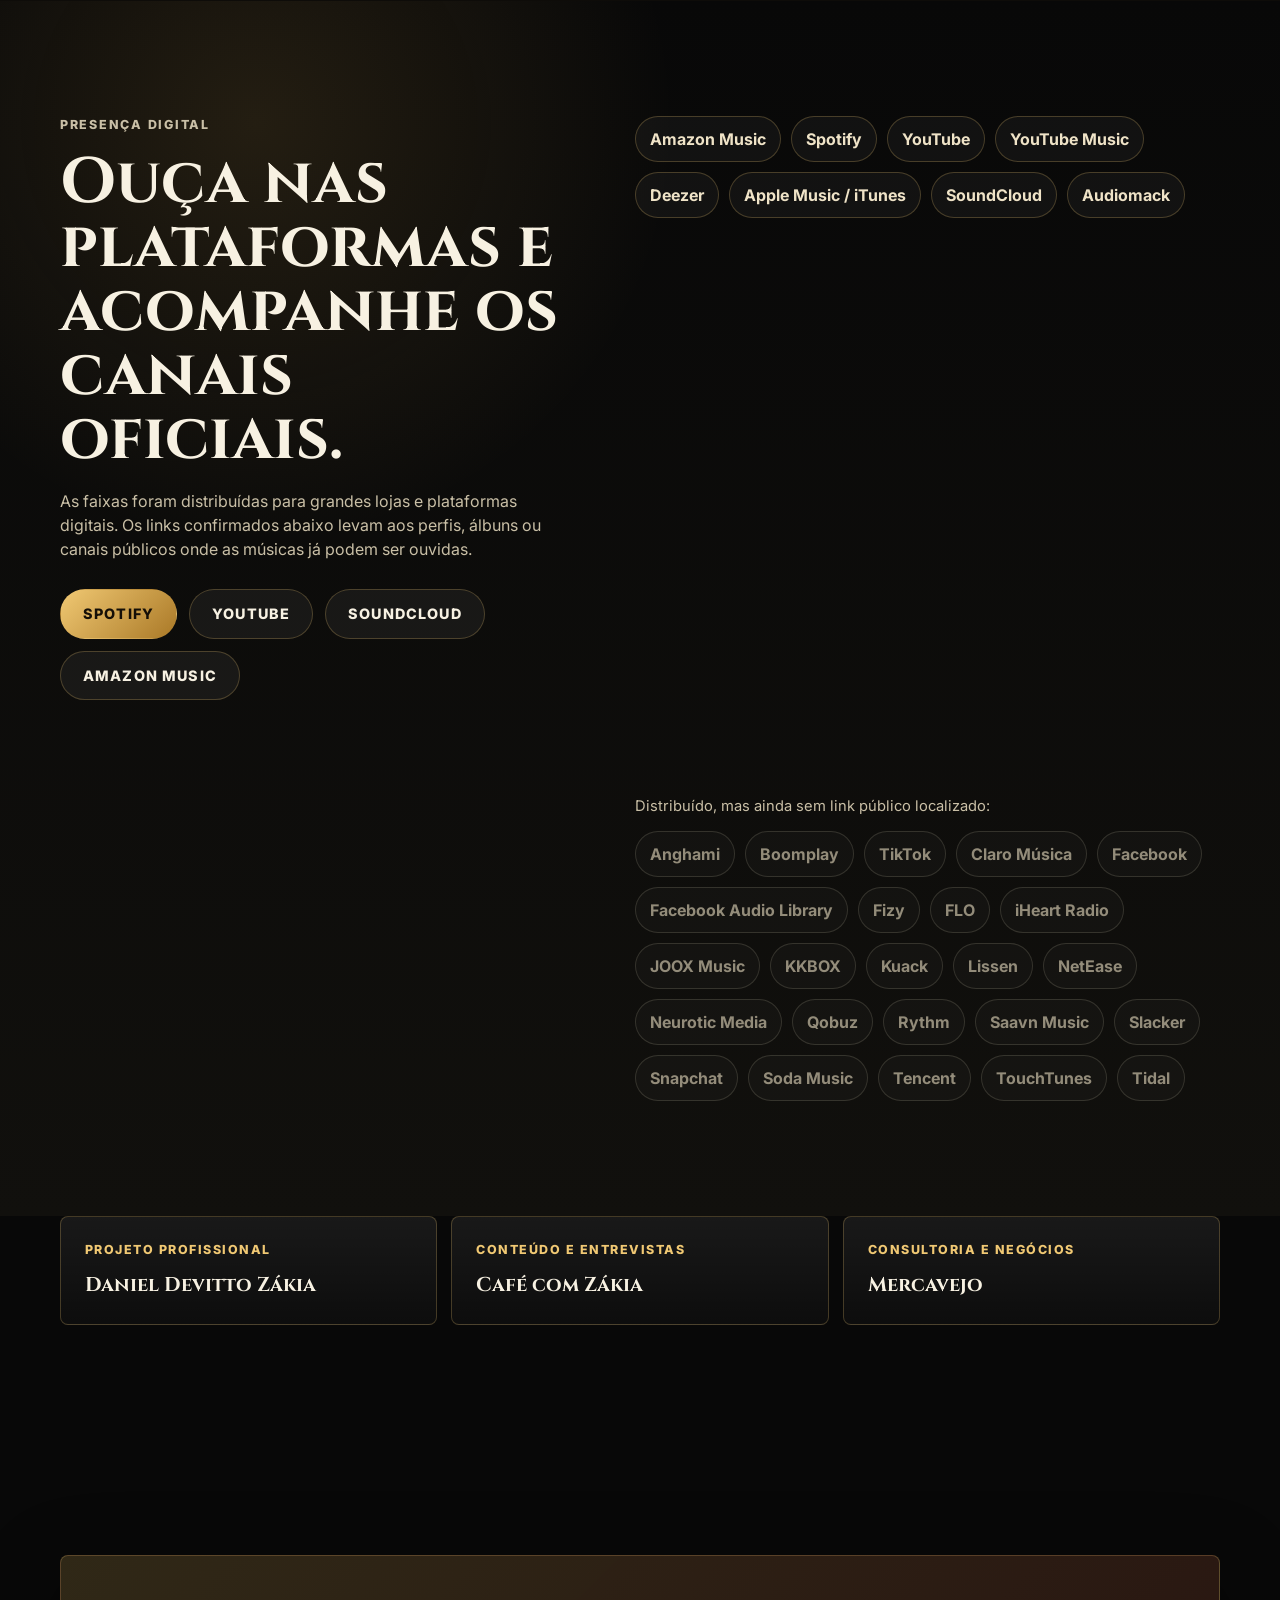
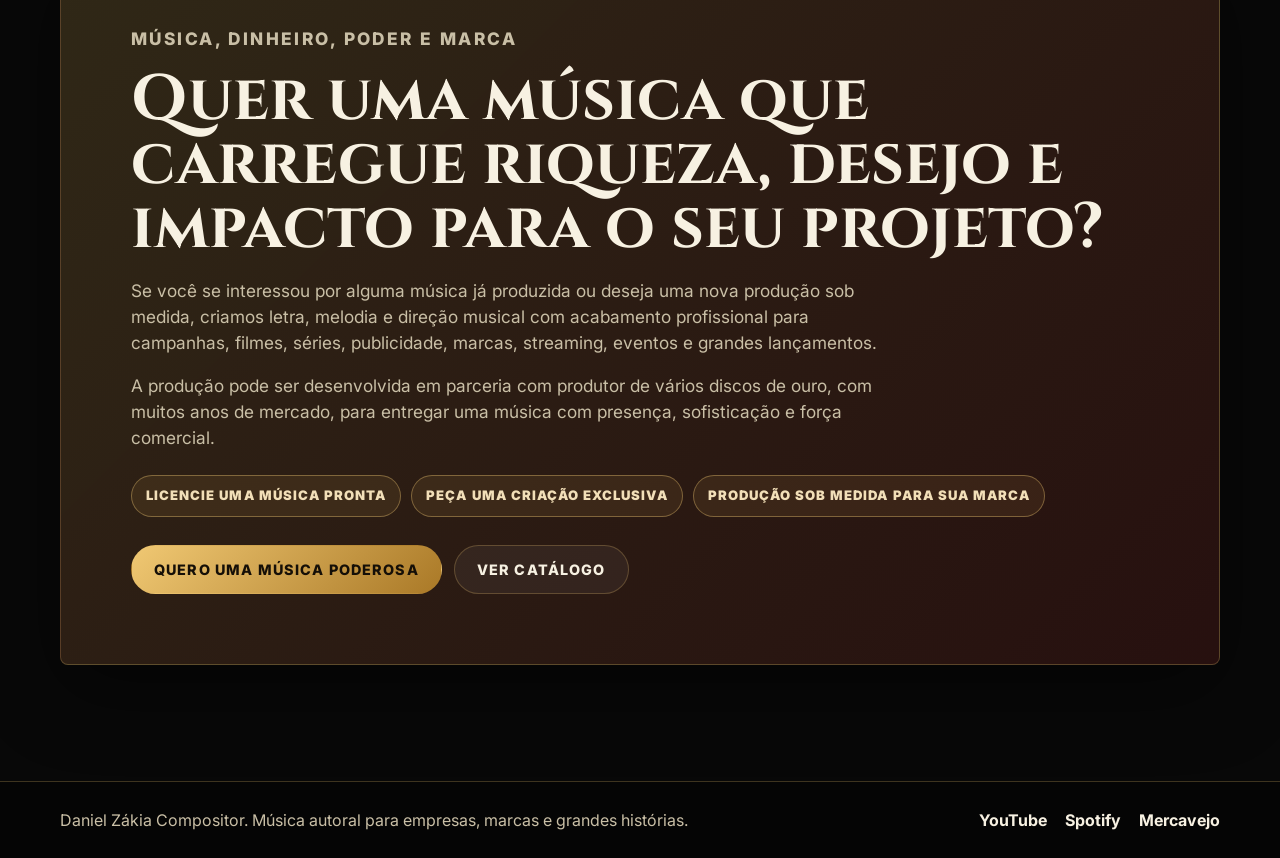
==== commit 9cd99c9f: "Publica pagina compositor original" ====
--- a/compositor/index.html
+++ b/compositor/index.html
@@ -8,16 +8,6 @@
       name="description"
       content="Daniel Zákia Compositor: catálogo autoral disponível para licenciamento, trilhas, campanhas, cinema, streaming, marcas, produtoras e grandes empresas."
     />
-    <link rel="canonical" href="https://www.danieldevittozakia.com.br/compositor/" />
-    <meta property="og:title" content="Daniel Zákia Compositor | Músicas para Marcas, Filmes e Grandes Projetos" />
-    <meta
-      property="og:description"
-      content="Conheça o catálogo autoral de Daniel Zákia Compositor para licenciamento, trilhas, campanhas, cinema, streaming, marcas, produtoras e projetos especiais."
-    />
-    <meta property="og:type" content="website" />
-    <meta property="og:locale" content="pt_BR" />
-    <meta property="og:url" content="https://www.danieldevittozakia.com.br/compositor/" />
-    <meta property="og:image" content="https://i.ytimg.com/vi/xWH0XKv7Os8/maxresdefault.jpg" />
     <link rel="preconnect" href="https://fonts.googleapis.com" />
     <link rel="preconnect" href="https://fonts.gstatic.com" crossorigin />
     <link
@@ -42,7 +32,6 @@
         <span></span>
       </button>
       <nav class="site-nav" data-menu>
-        <a href="../">Site principal</a>
         <a href="#catalogo">Catálogo</a>
         <a href="#licenciamento">Licenciamento</a>
         <a href="#plataformas">Plataformas</a>
@@ -85,7 +74,7 @@
           <div class="intro-copy">
             <p>
               Daniel Zákia une o lado criativo do compositor com a experiência profissional de empresário,
-              comunicador e criador de projetos como Daniel Devitto Zákia, Café com Zákia e Mercavejo.
+              comunicador e dono de projetos como Daniel Devitto Zákia, Café com Zákia e Mercavejo.
             </p>
             <p>
               O objetivo deste catálogo é claro: aproximar as músicas de grandes empresas que precisam de
@@ -280,7 +269,7 @@
 
       <section class="projects-section">
         <div class="container projects-grid">
-          <a href="../">
+          <a href="https://www.danieldevittozakia.com.br/" target="_blank" rel="noopener noreferrer">
             <span>Projeto profissional</span>
             <strong>Daniel Devitto Zákia</strong>
           </a>
@@ -327,11 +316,7 @@
 
     <footer class="site-footer">
       <div class="container footer-grid">
-        <p>
-          Daniel Zákia Compositor. Música autoral para empresas, marcas e grandes histórias.<br />
-          Site feito pela
-          <a href="https://www.mercavejo.com.br/" target="_blank" rel="noopener noreferrer">Mercavejo Consultoria</a>
-        </p>
+        <p>Daniel Zákia Compositor. Música autoral para empresas, marcas e grandes histórias.</p>
         <div class="footer-links">
           <a href="https://www.youtube.com/@danielzakiacompositor" target="_blank" rel="noopener noreferrer">YouTube</a>
           <a href="https://open.spotify.com/intl-pt/artist/1IddG8ILSl9gayvUq24del" target="_blank" rel="noopener noreferrer">Spotify</a>
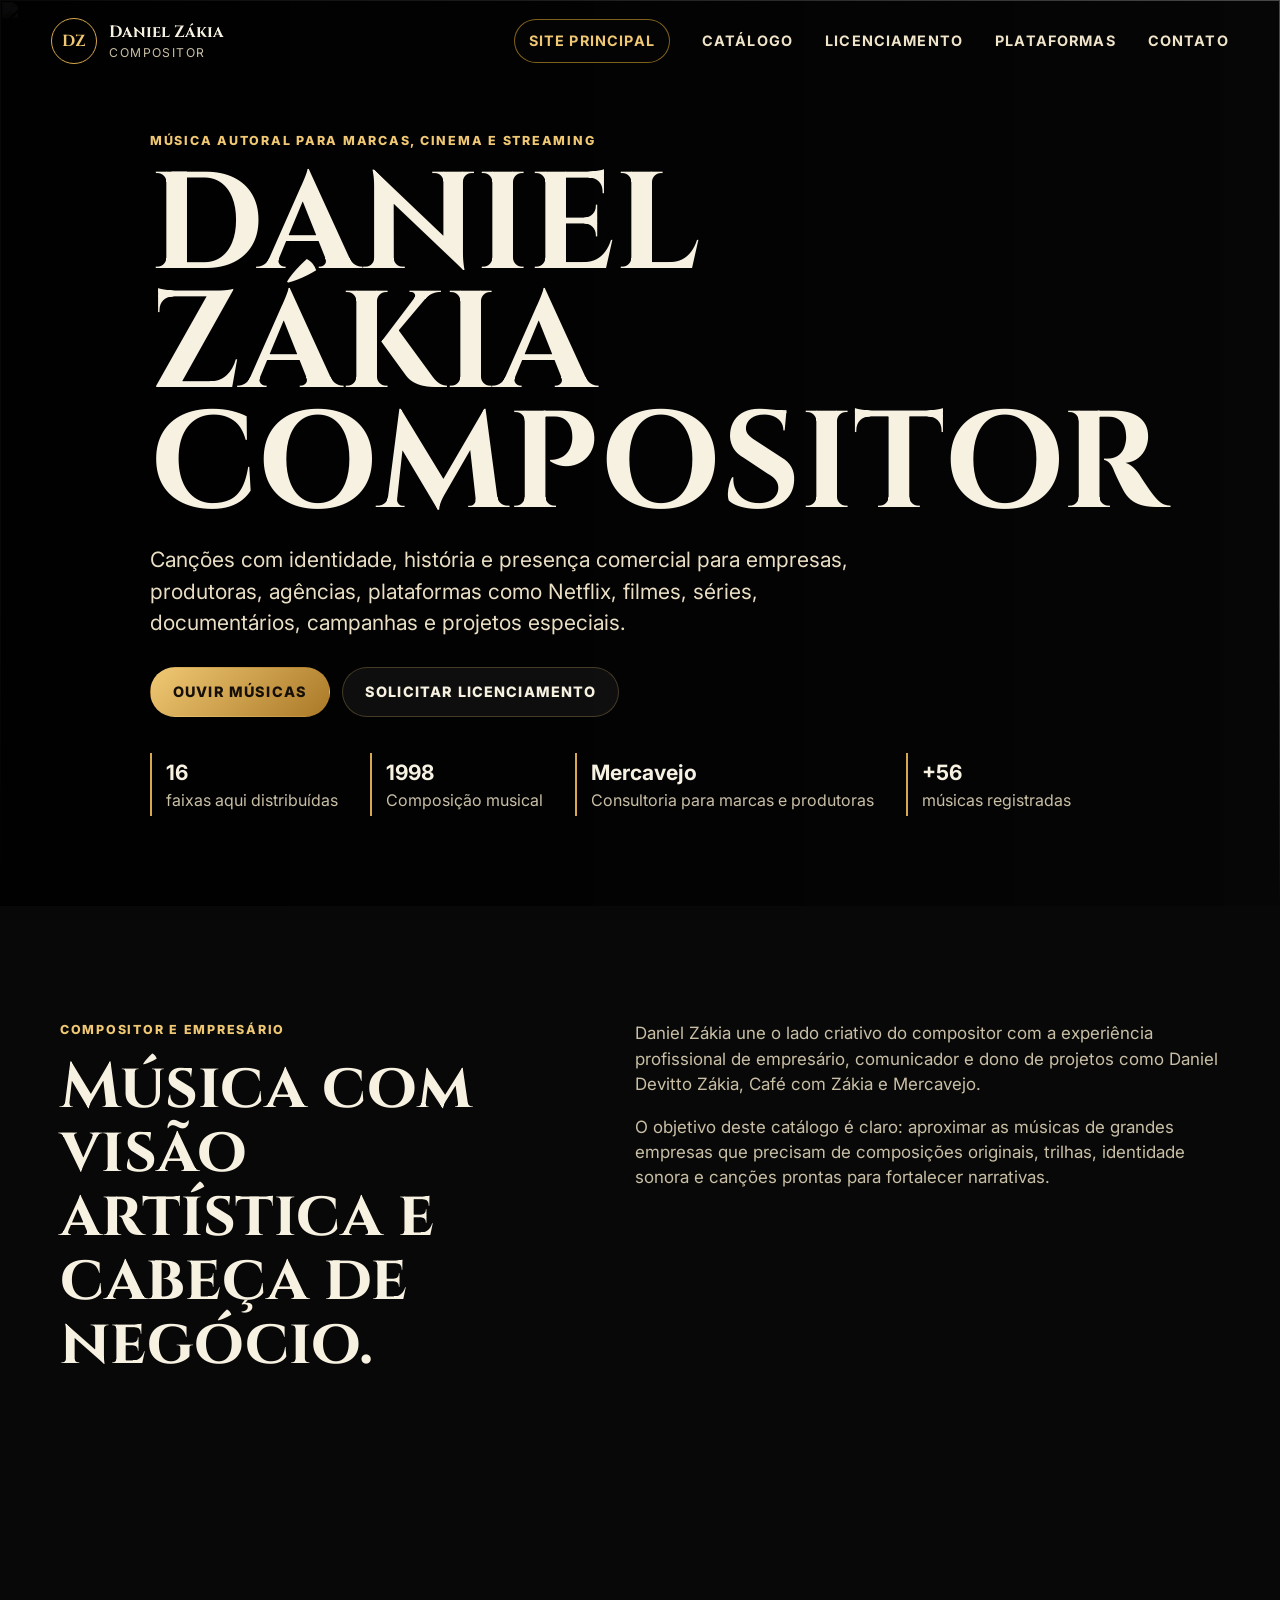
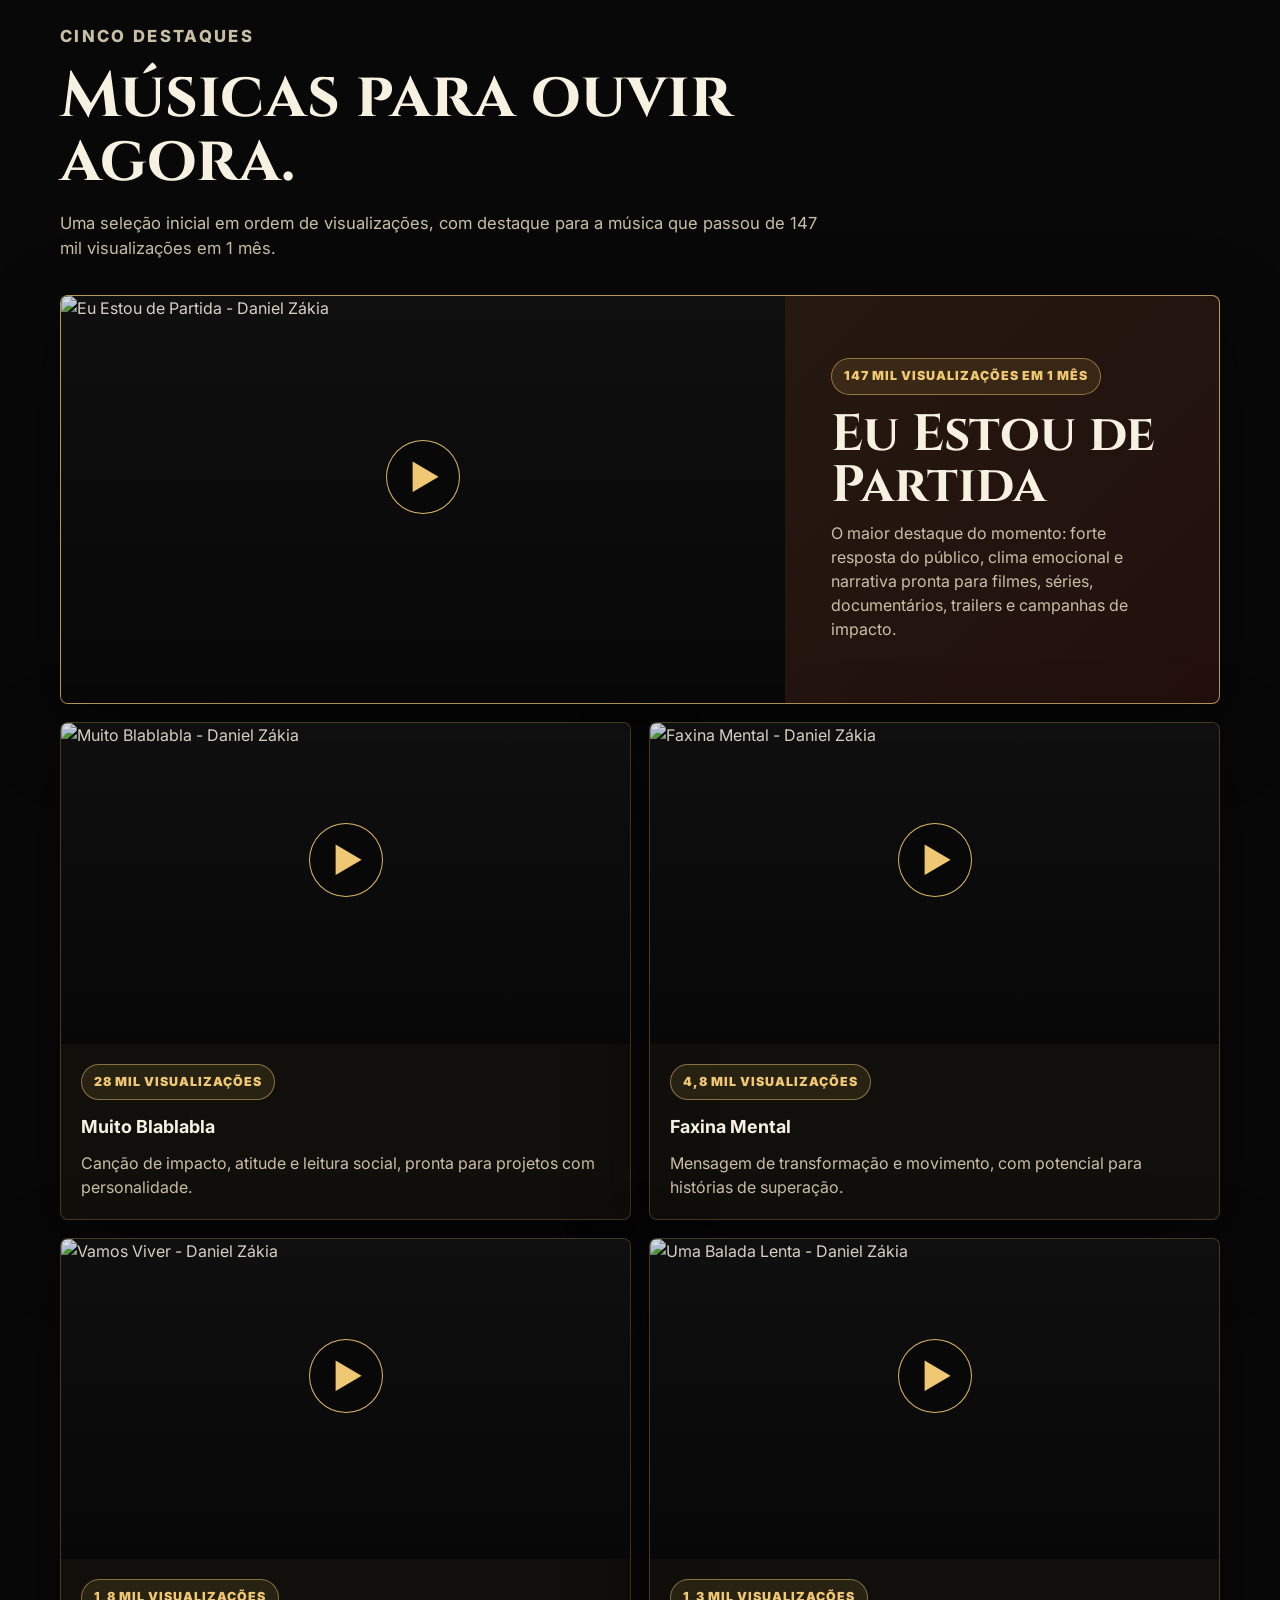
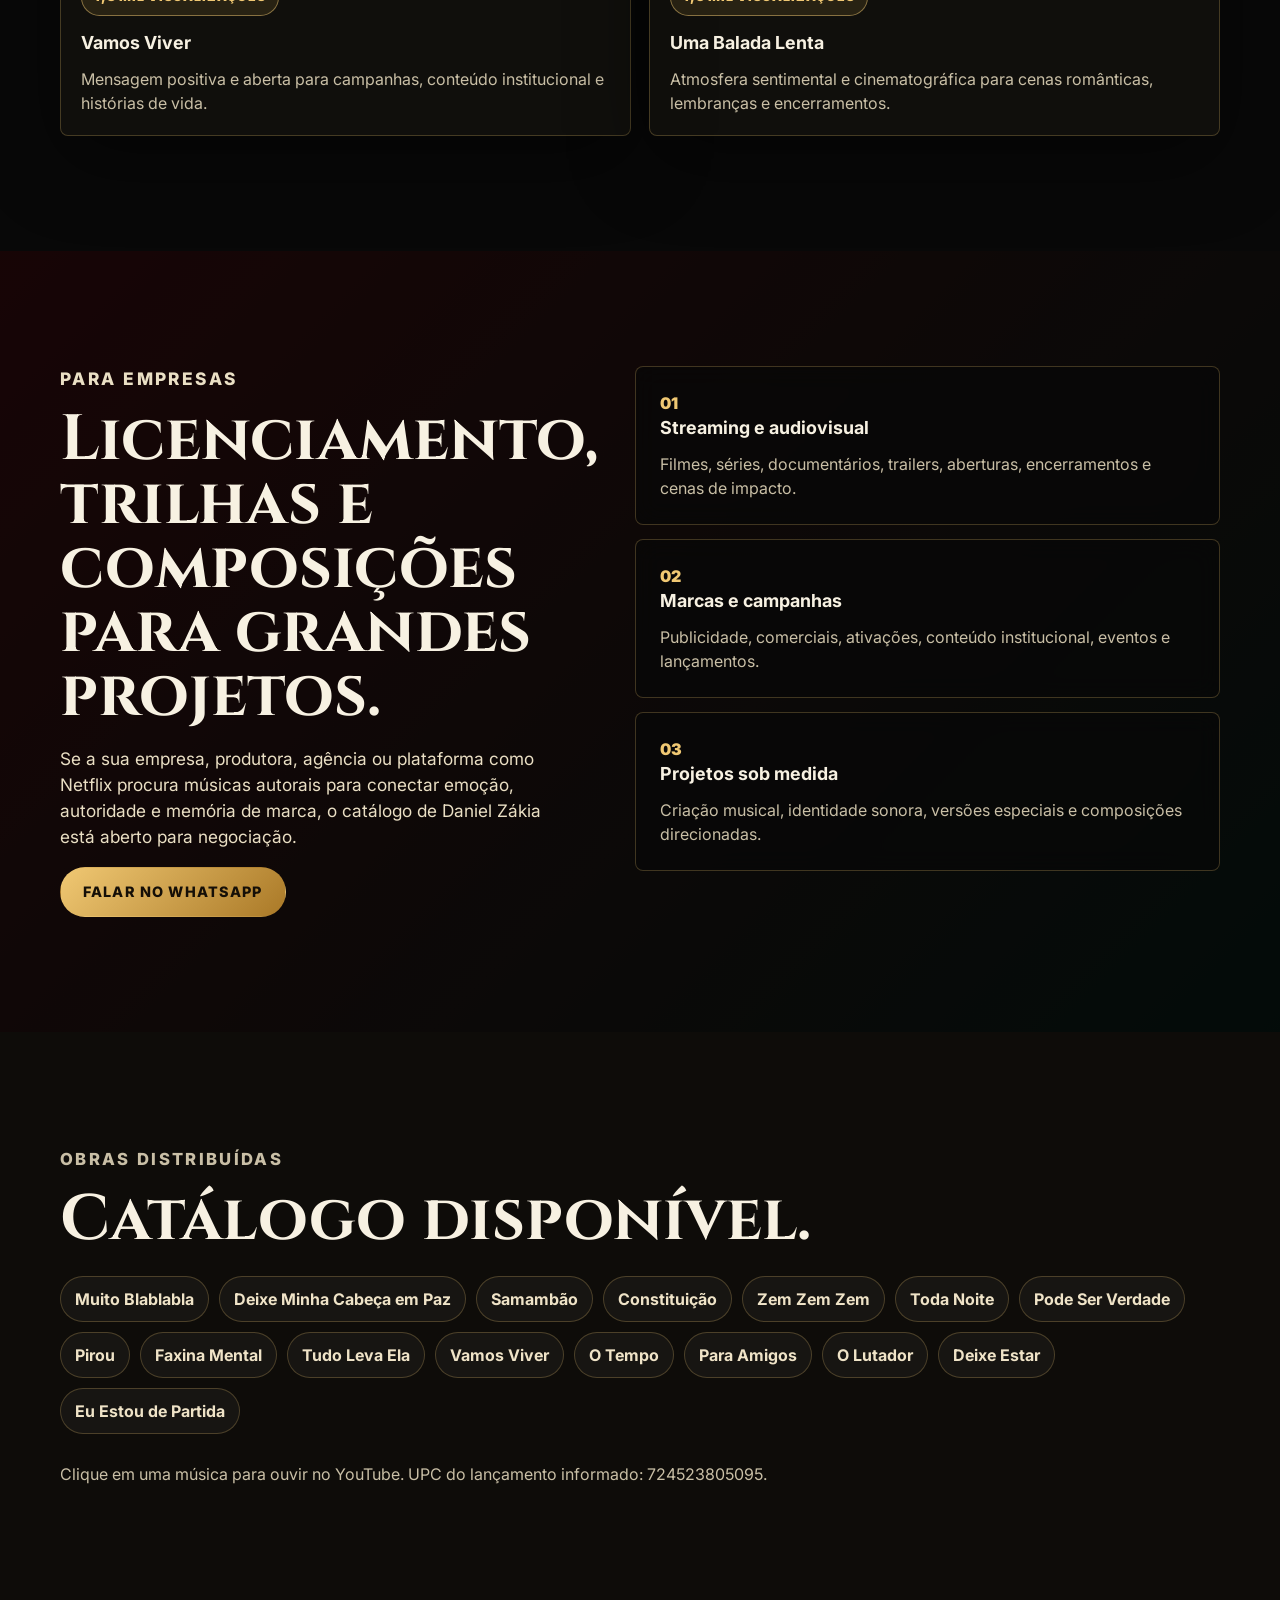
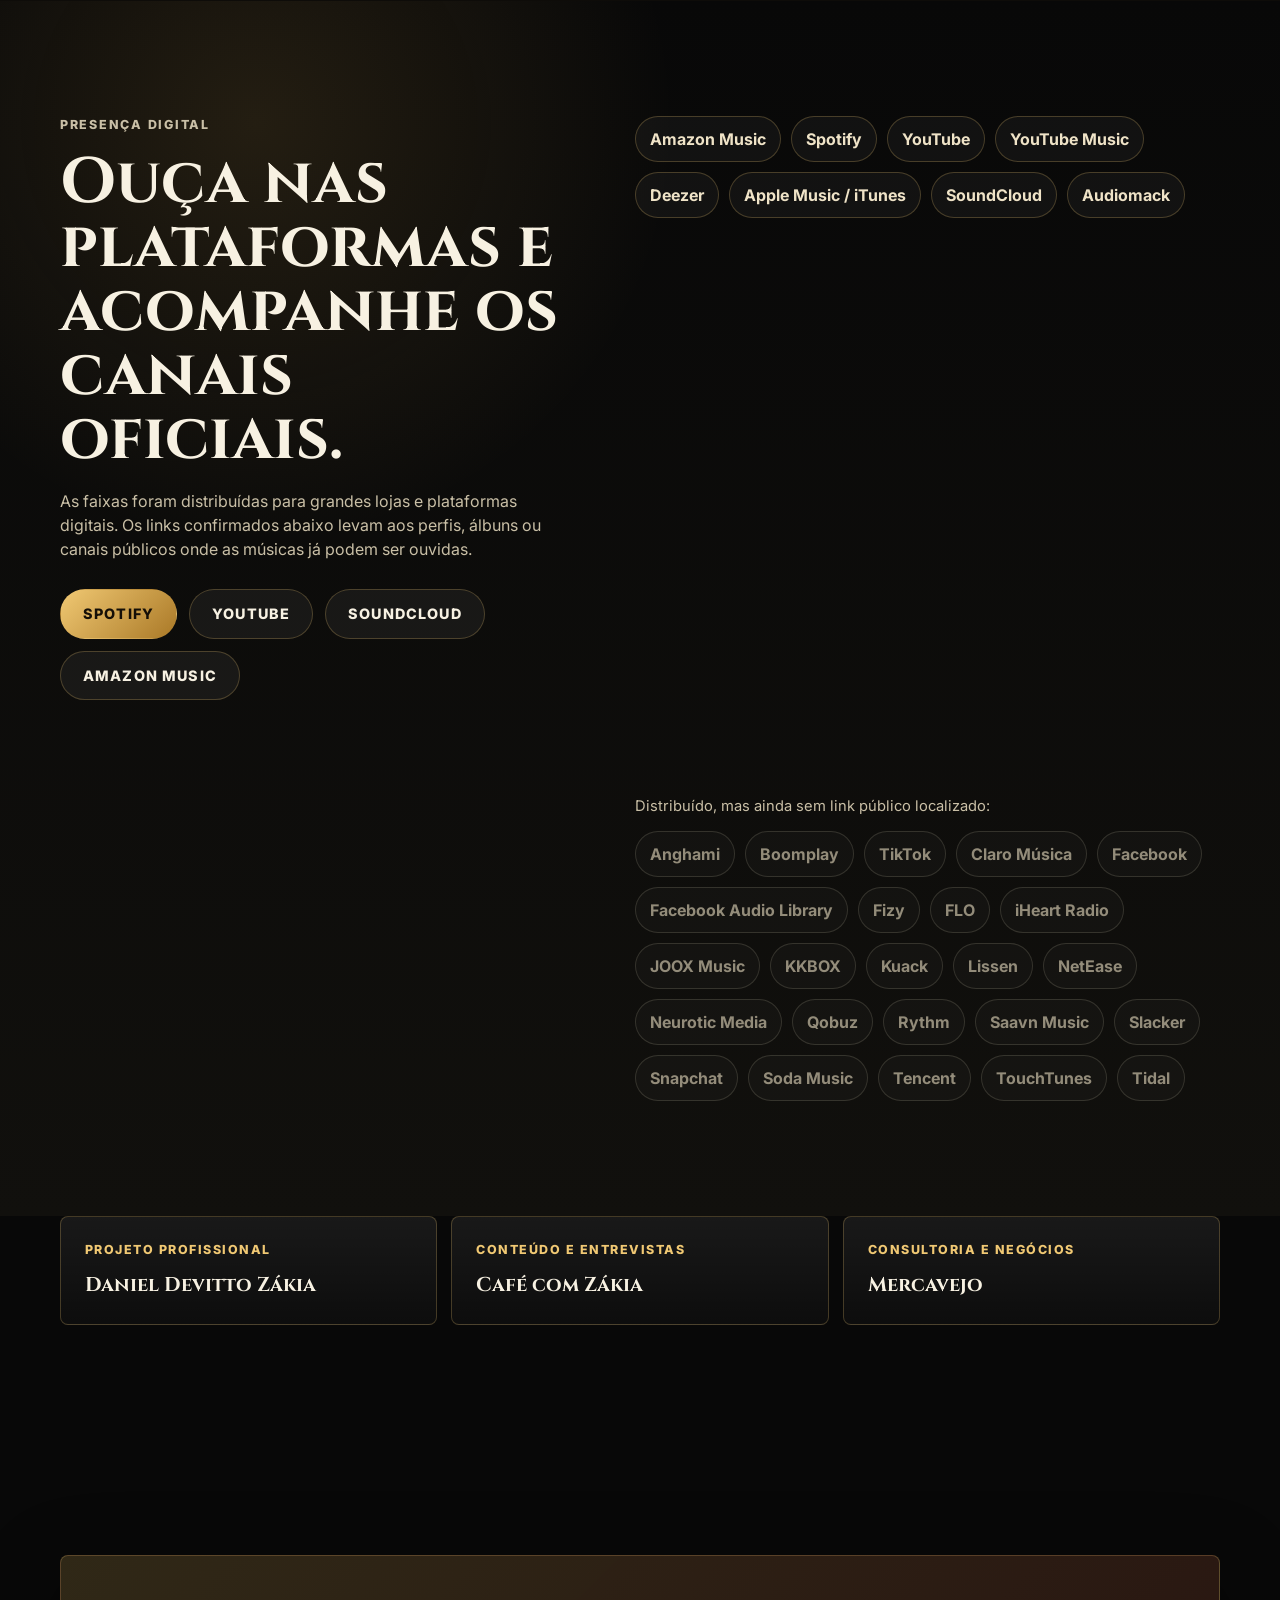
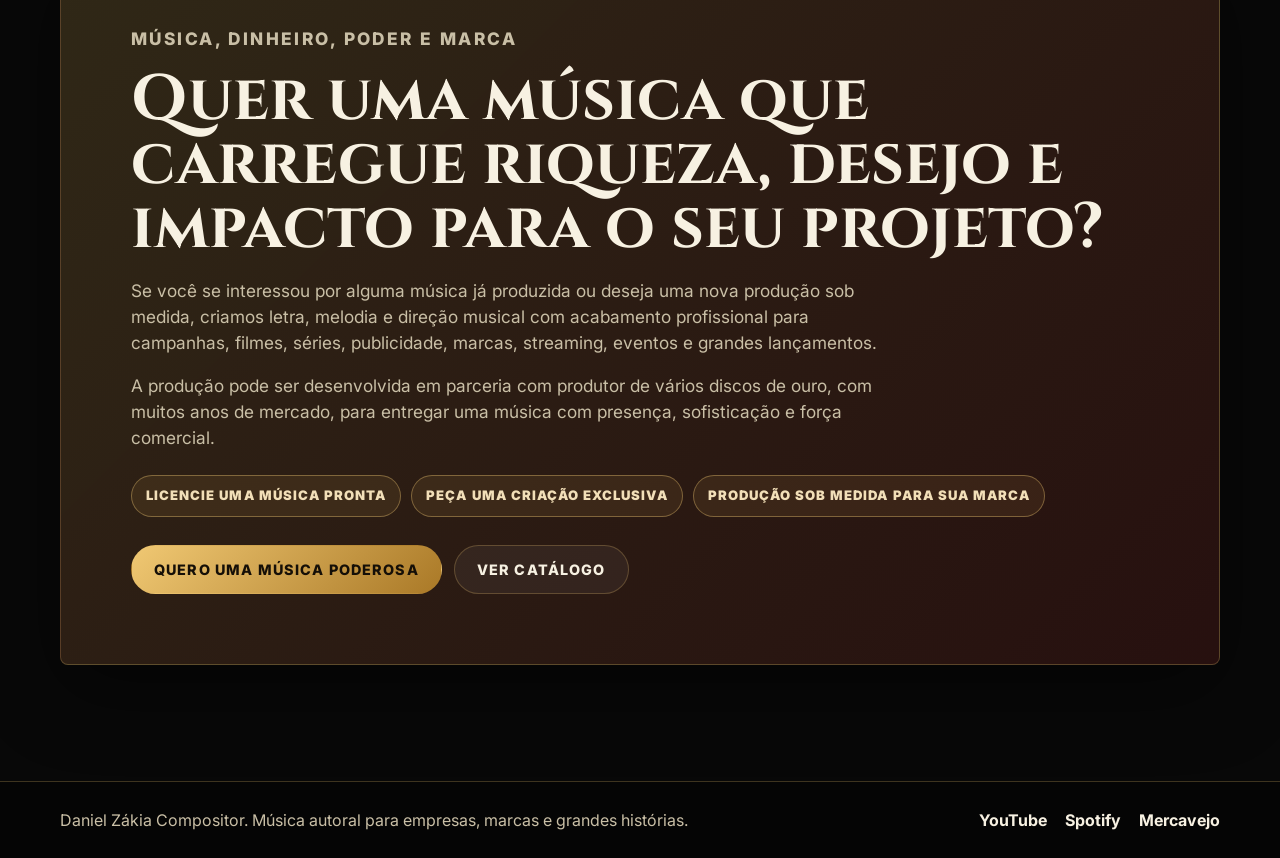
==== commit e8a958cf: "Adiciona volta ao site principal no compositor" ====
--- a/compositor/index.html
+++ b/compositor/index.html
@@ -32,6 +32,7 @@
         <span></span>
       </button>
       <nav class="site-nav" data-menu>
+        <a class="back-to-main" href="../">Site principal</a>
         <a href="#catalogo">Catálogo</a>
         <a href="#licenciamento">Licenciamento</a>
         <a href="#plataformas">Plataformas</a>
--- a/compositor/styles.css
+++ b/compositor/styles.css
@@ -120,6 +120,19 @@
   color: var(--gold-strong);
 }
 
+.site-nav .back-to-main {
+  border: 1px solid rgba(218, 166, 45, 0.58);
+  border-radius: 999px;
+  padding: 10px 14px;
+  color: var(--gold-strong);
+  background: rgba(8, 8, 8, 0.42);
+}
+
+.site-nav .back-to-main:hover {
+  background: var(--gold);
+  color: #080808;
+}
+
 .nav-toggle {
   display: none;
   width: 44px;
